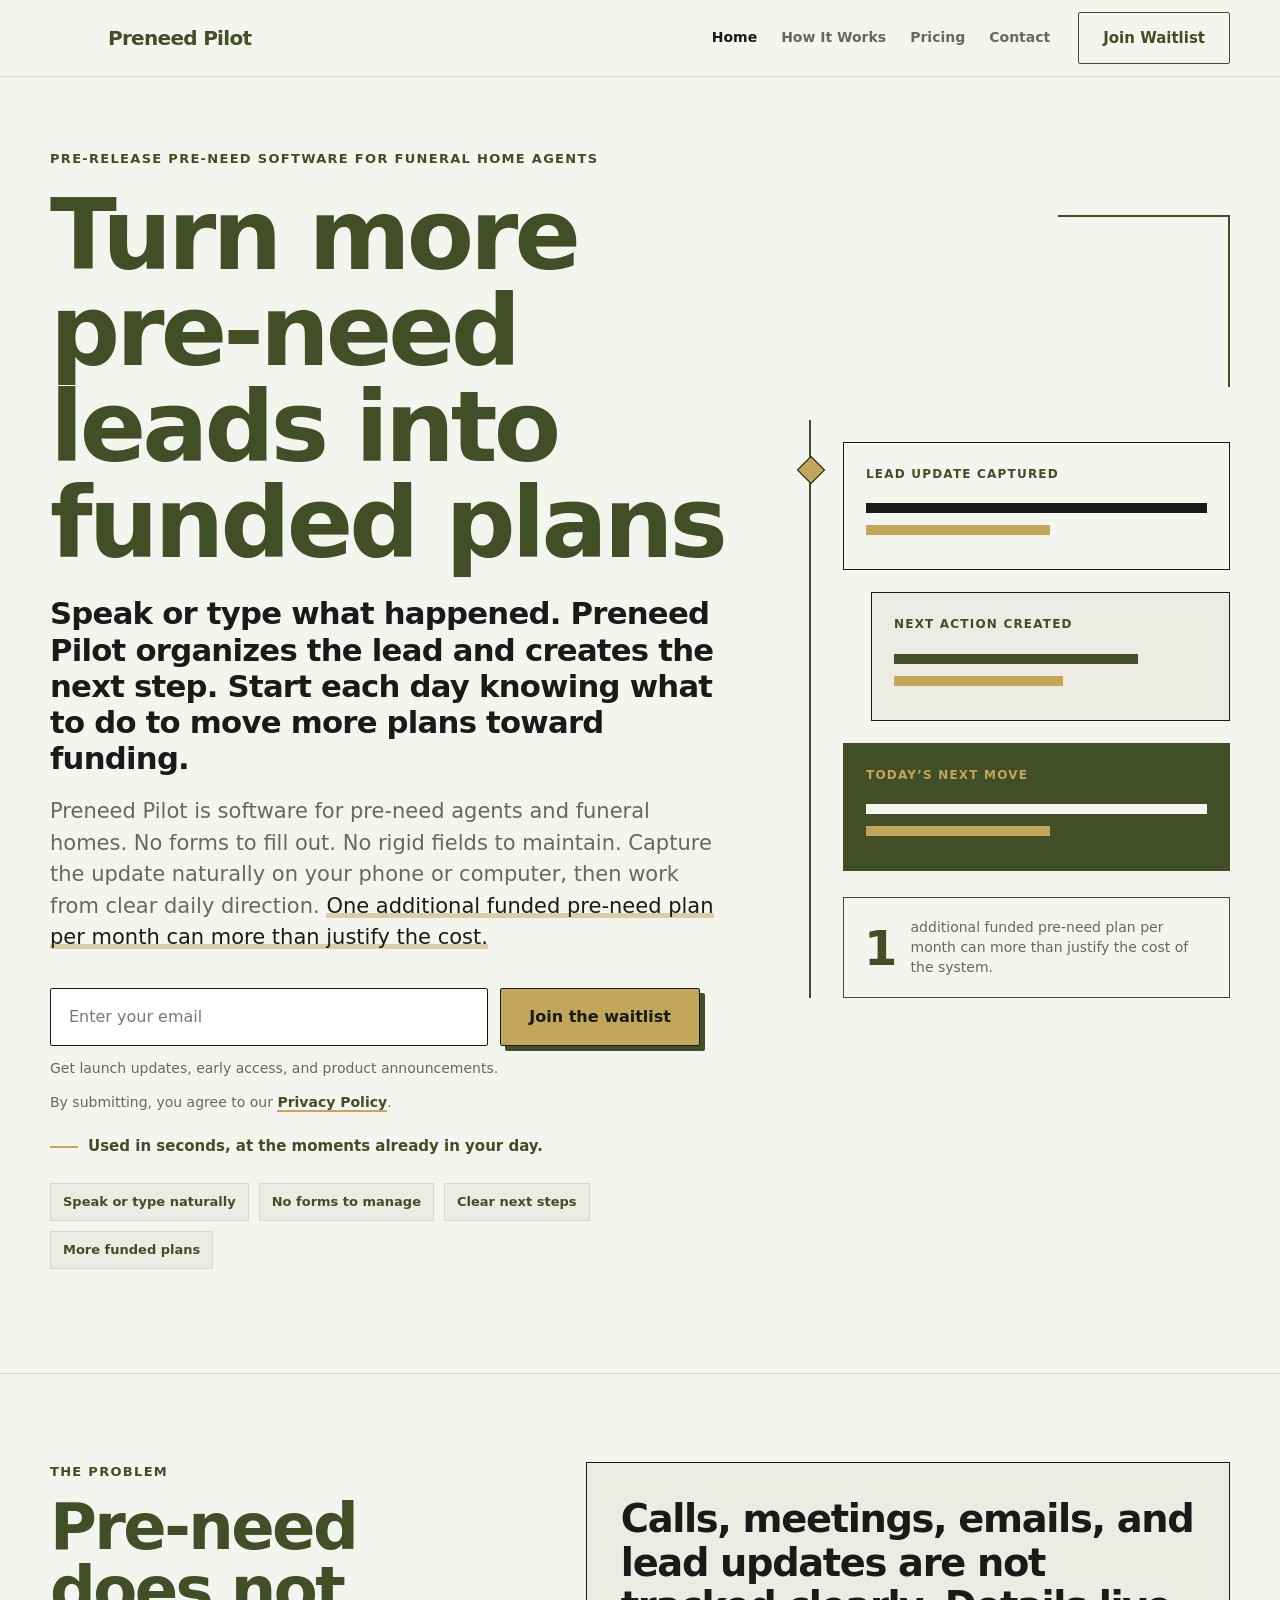
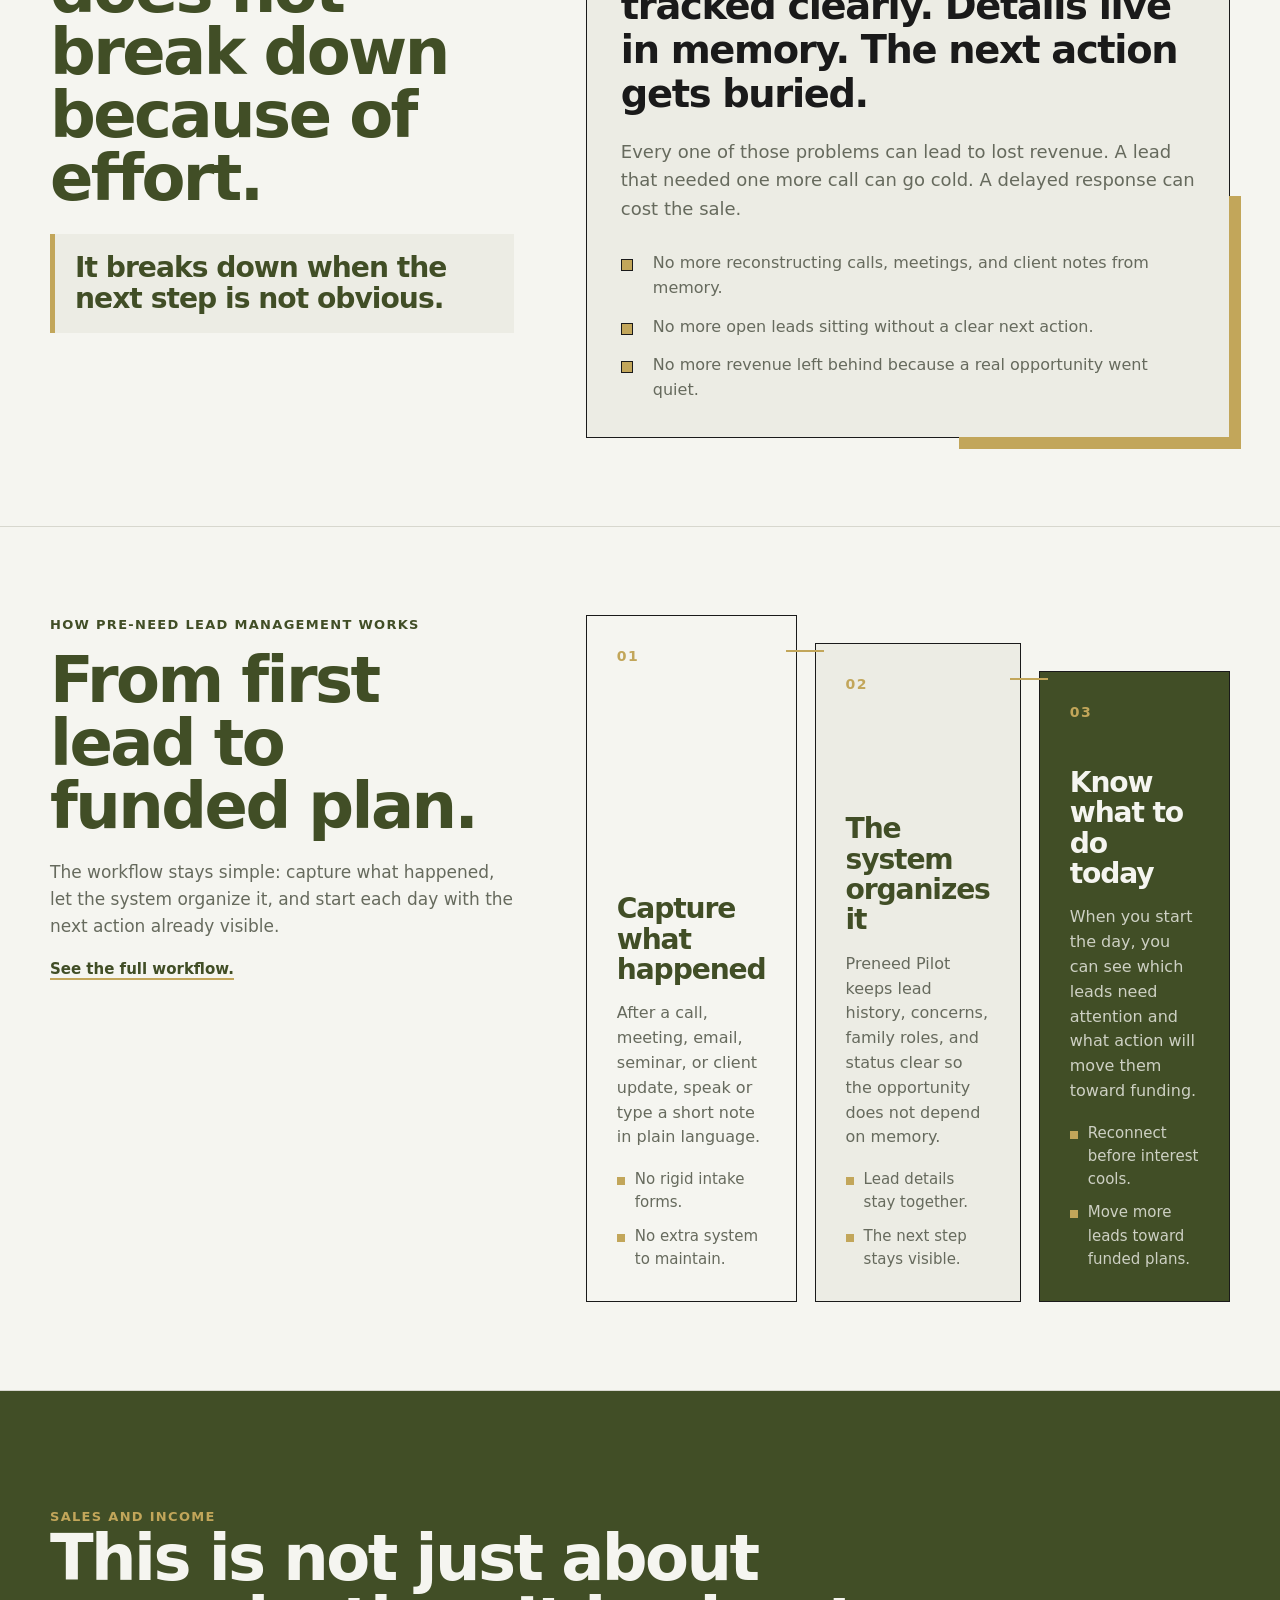
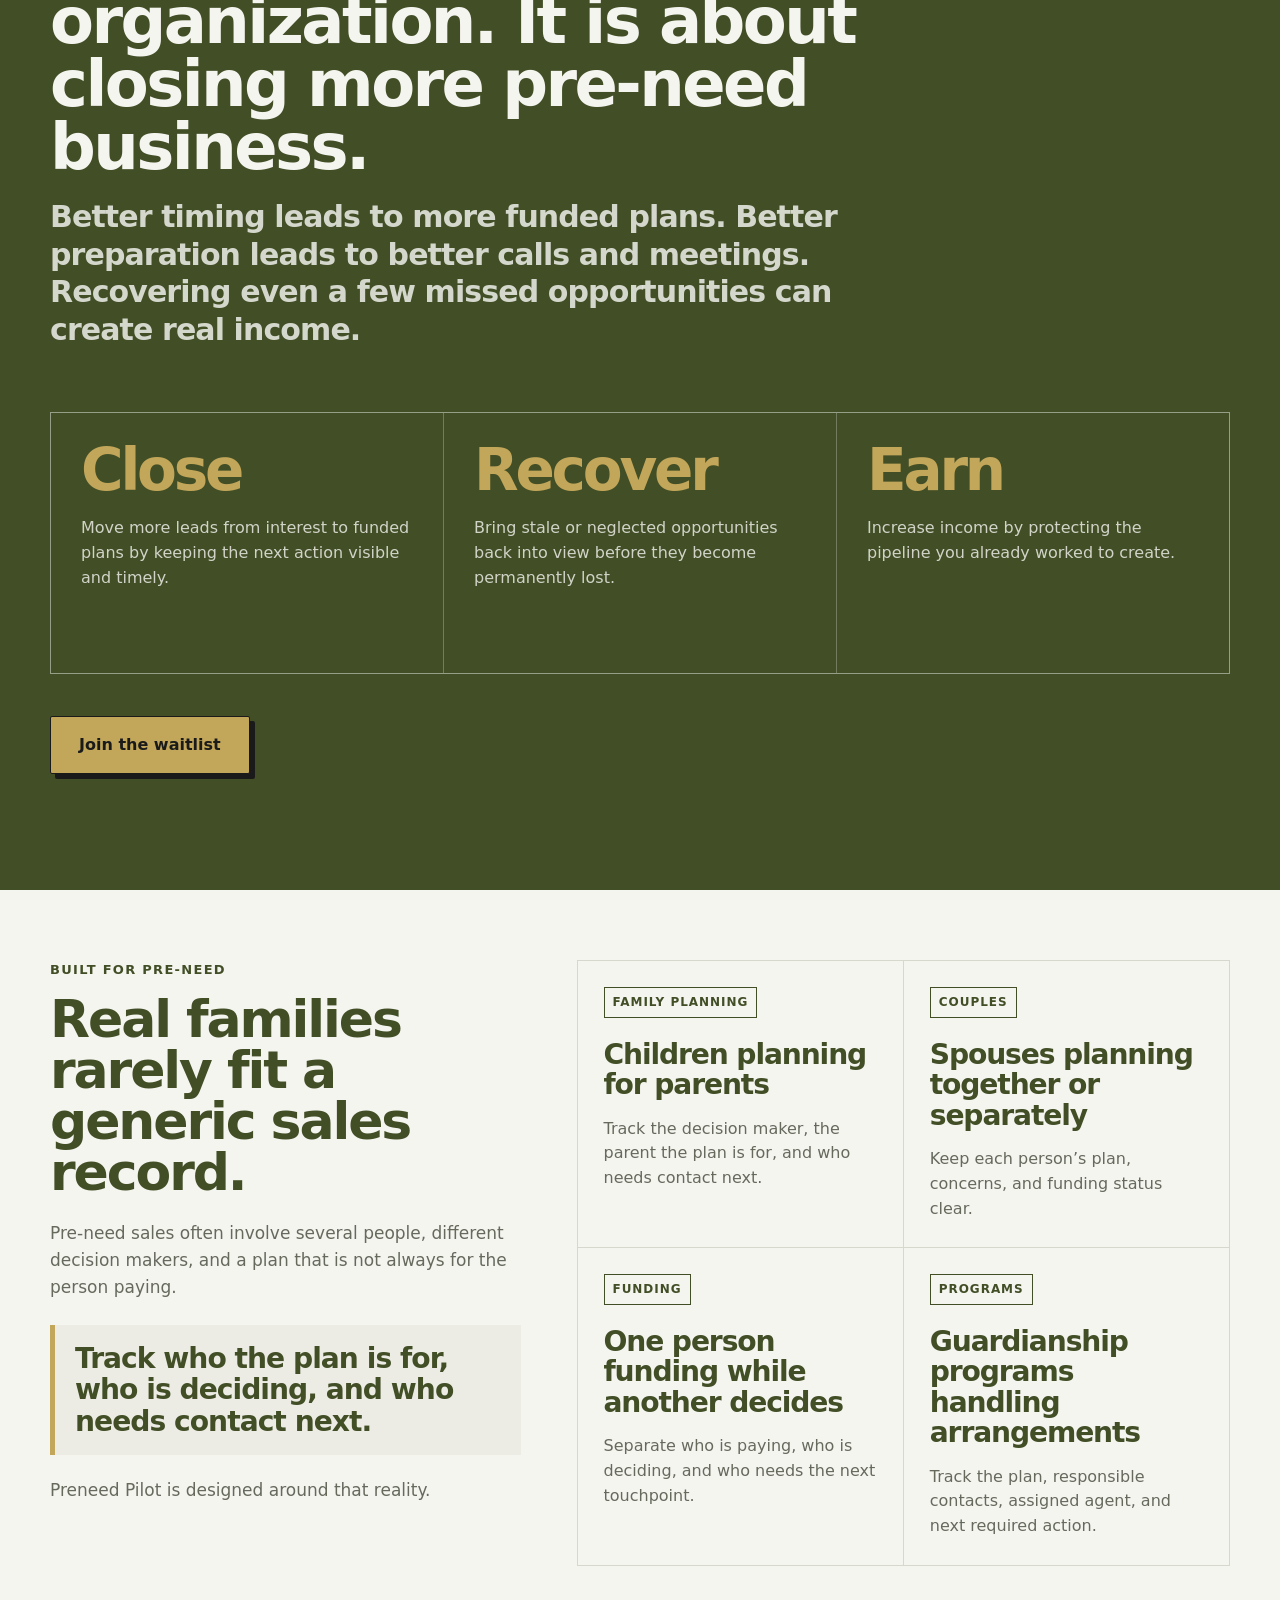
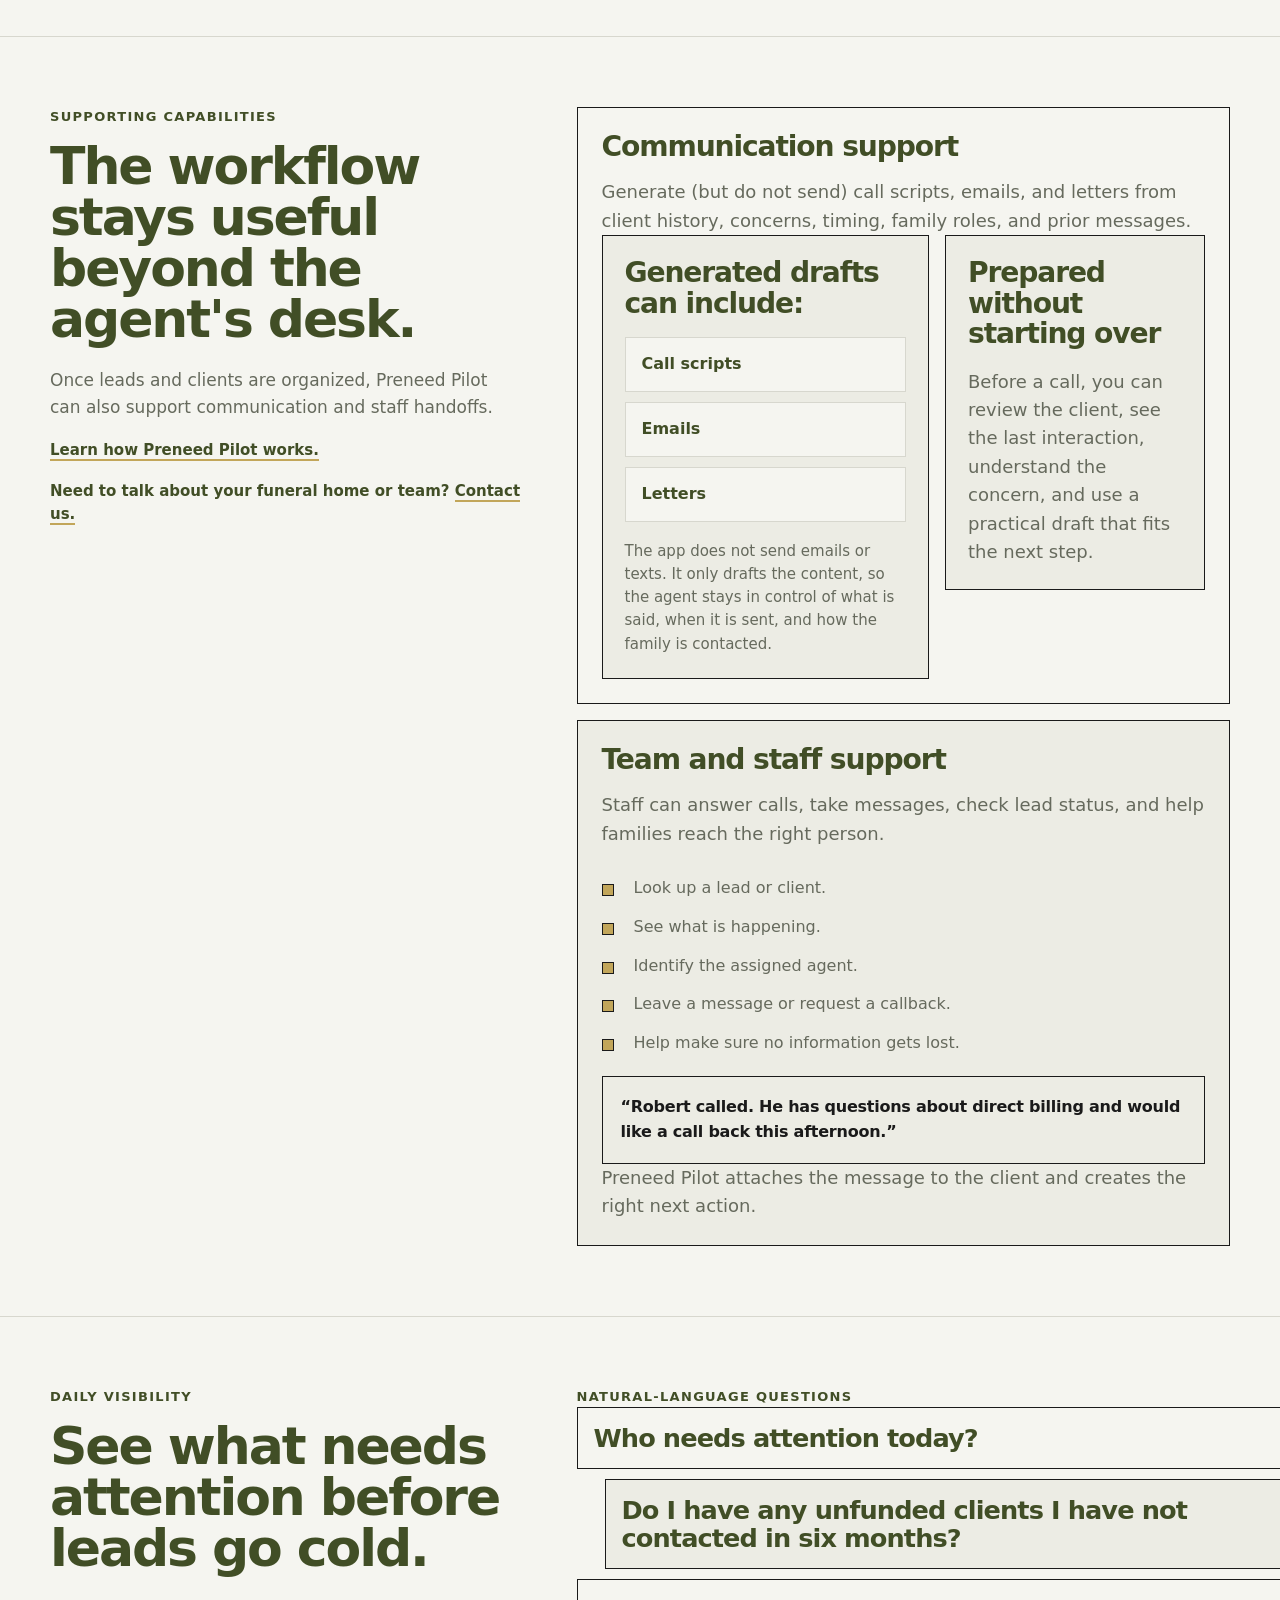
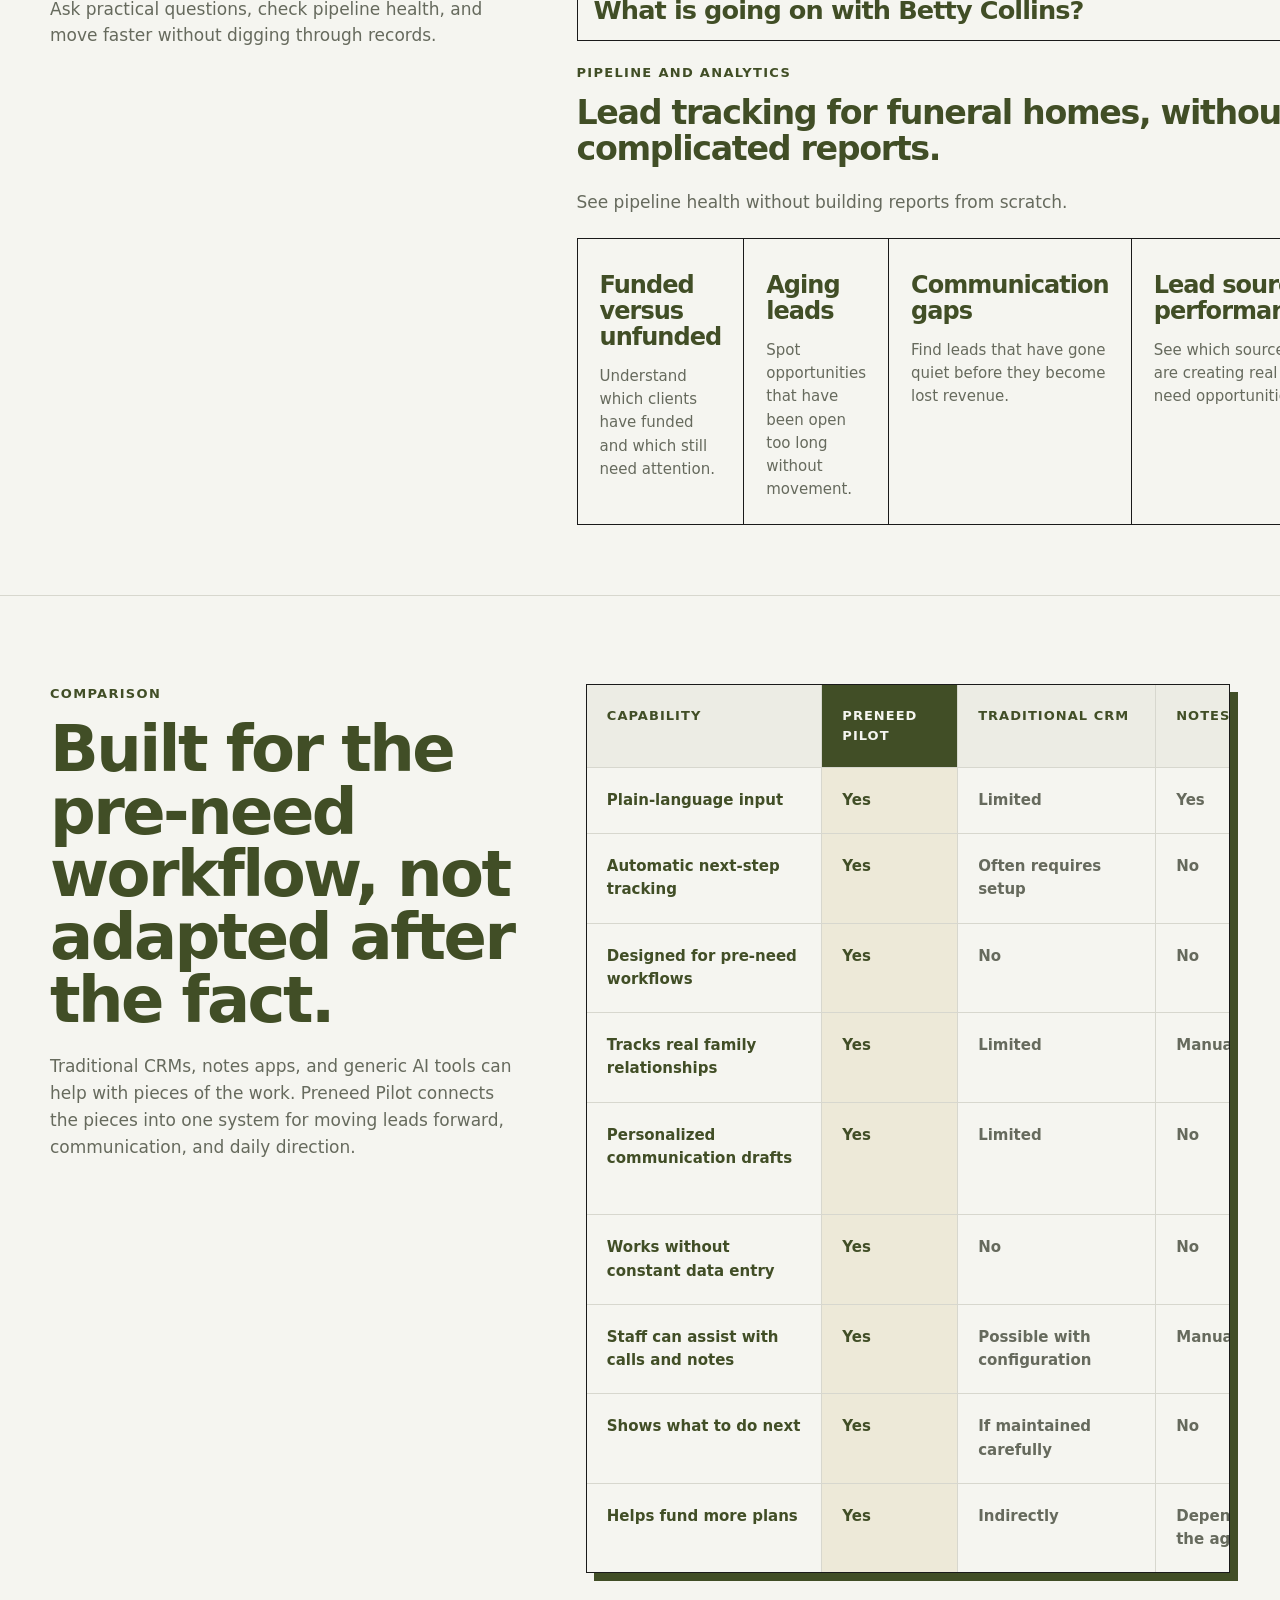
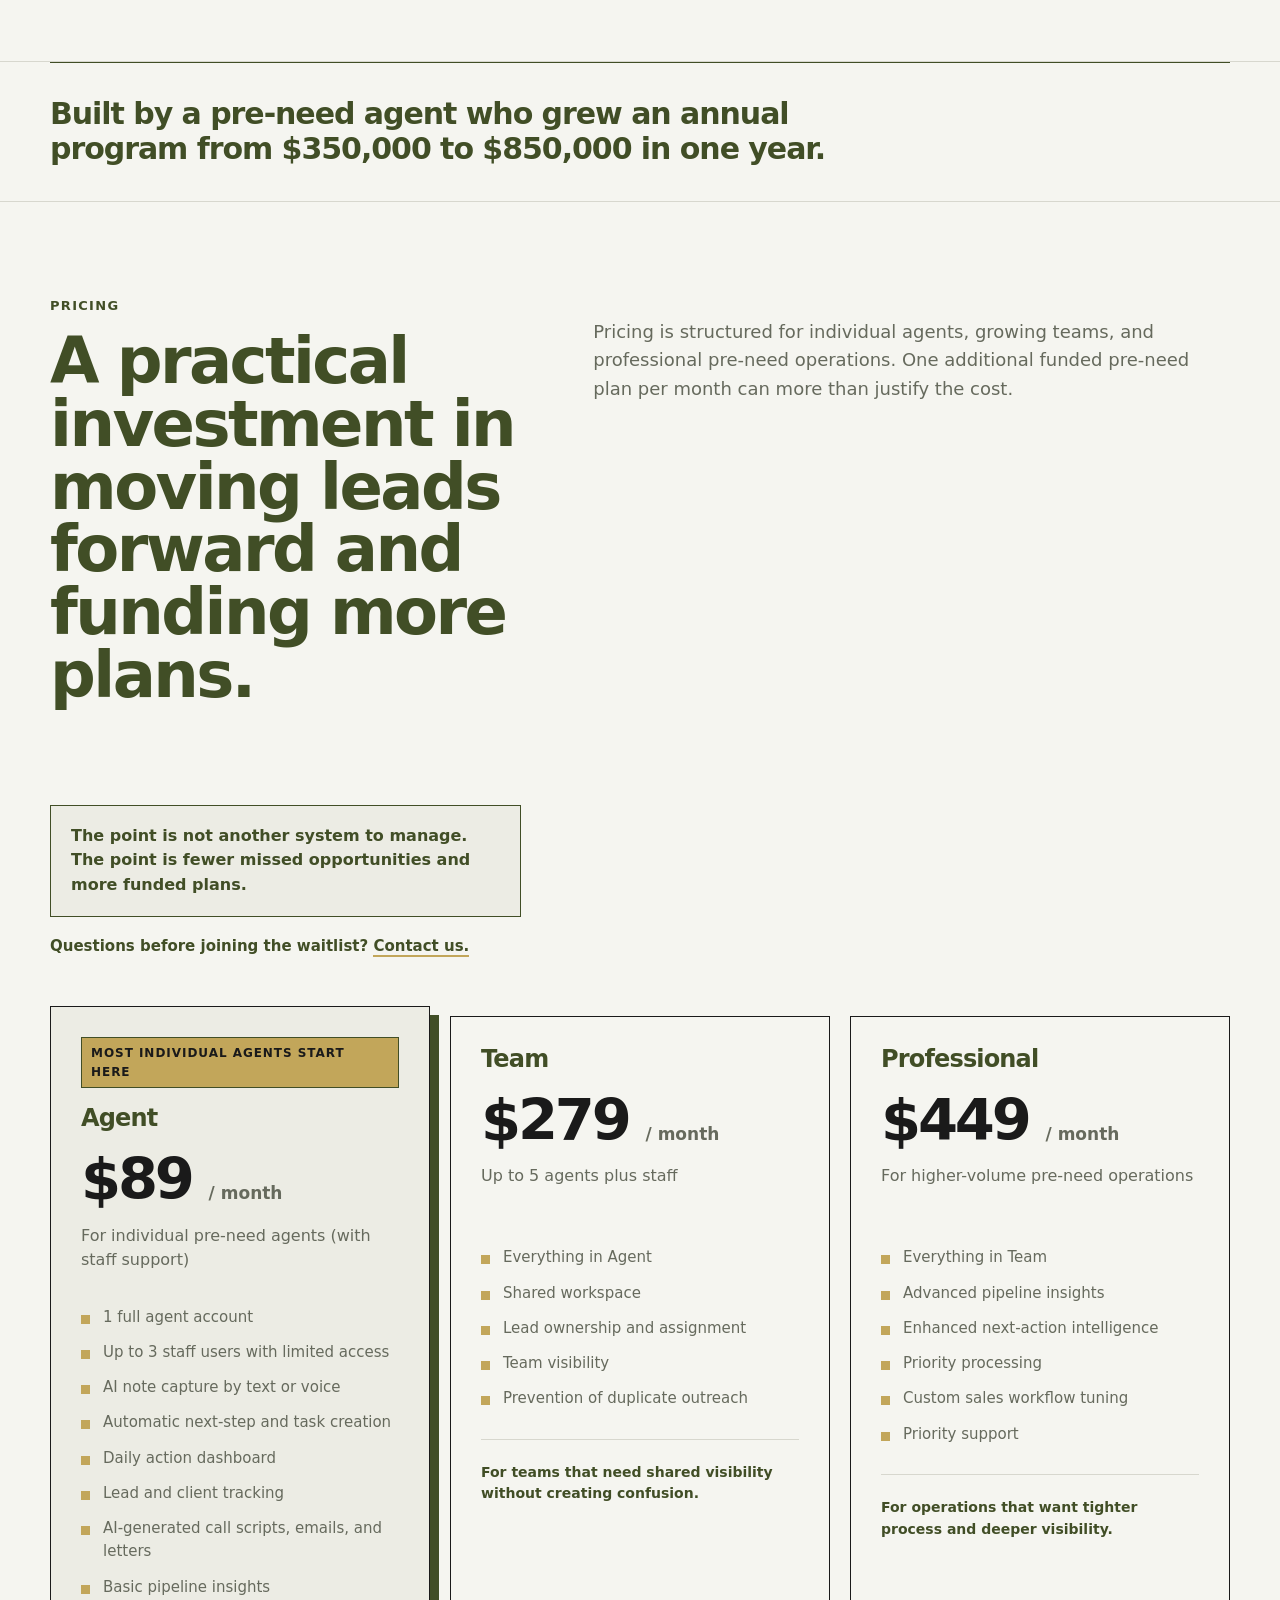
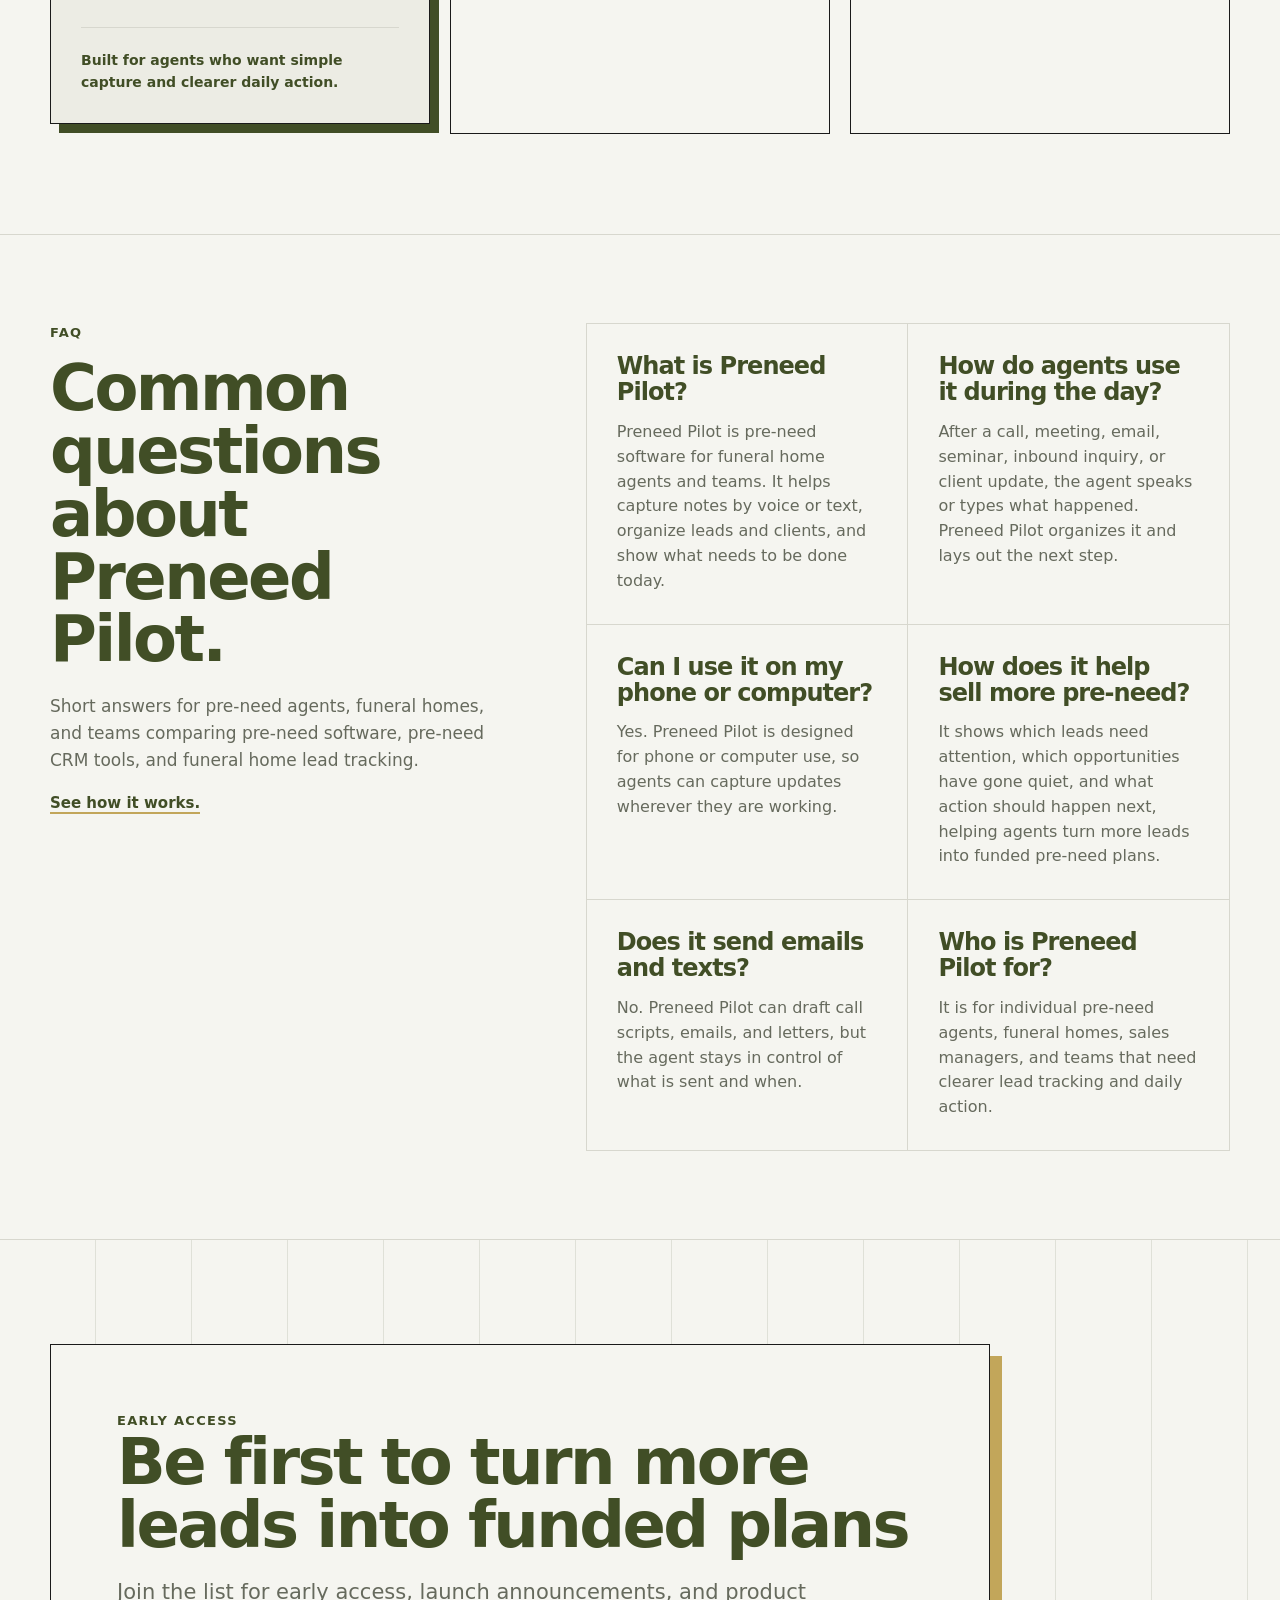
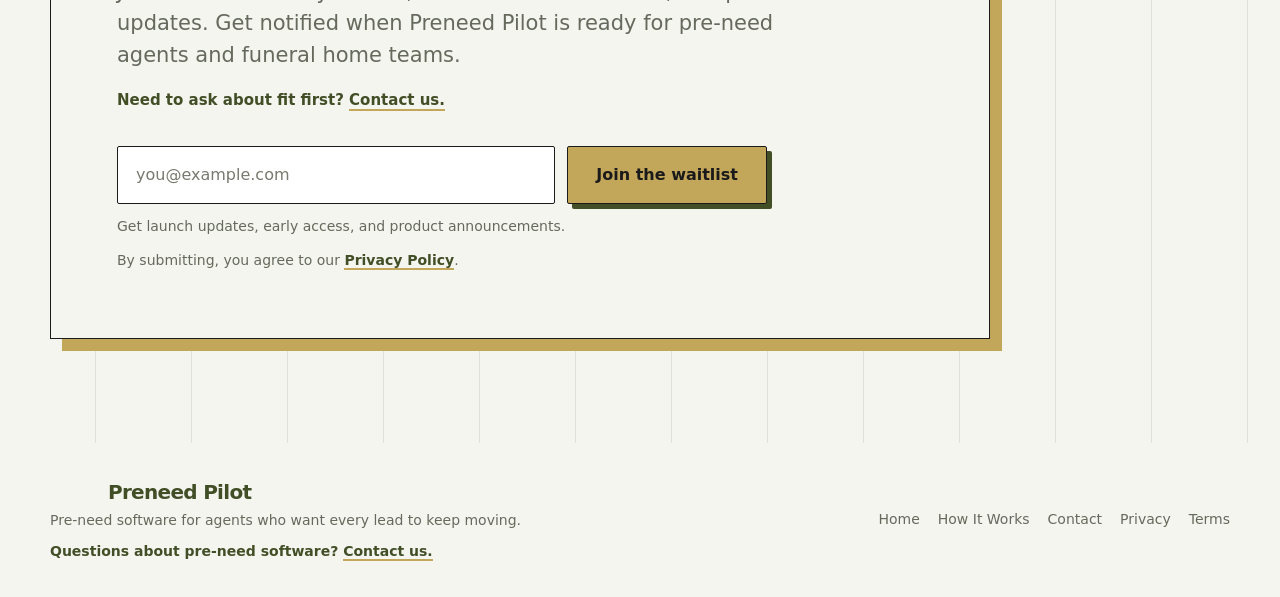
==== index.html @ cd3d04f4 "Initial site upload Initial upload of Preneed Pilot static website files." ====
<!doctype html>
<html lang="en">
<head>
  <meta charset="utf-8">
  <meta name="viewport" content="width=device-width, initial-scale=1">
  <title>Preneed Pilot | Pre-Need Software for Funeral Home Agents</title>
  <meta name="description" content="Preneed Pilot helps pre-need agents capture notes by voice or text, organize leads and clients, see what needs to be done today, and turn more leads into funded plans.">
  <meta name="keywords" content="pre-need software, pre-need CRM, funeral home pre-need software, funeral home CRM, pre-need agent software, funeral sales software, funeral home lead tracking, funeral home follow-up software, AI software for pre-need agents">
  <meta name="robots" content="index, follow">
  <meta name="author" content="Preneed Pilot">
  <meta name="theme-color" content="#414E26">
  <link rel="canonical" href="https://preneedpilot.com/">
  <meta property="og:site_name" content="Preneed Pilot">
  <meta property="og:title" content="Preneed Pilot | Pre-Need Software for Funeral Home Agents">
  <meta property="og:description" content="Capture notes by voice or text, organize pre-need leads and clients, see what needs to be done today, and turn more leads into funded plans.">
  <meta property="og:type" content="website">
  <meta property="og:url" content="https://preneedpilot.com/">
  <meta property="og:image" content="https://preneedpilot.com/preneed_pilot_middle_logo.svg">
  <meta property="og:image:alt" content="Preneed Pilot logo">
  <meta name="twitter:card" content="summary_large_image">
  <meta name="twitter:title" content="Preneed Pilot | Pre-Need Software for Funeral Home Agents">
  <meta name="twitter:description" content="Pre-need software for funeral home agents who want clearer daily action, better lead tracking, and more funded plans.">
  <meta name="twitter:image" content="https://preneedpilot.com/preneed_pilot_middle_logo.svg">
  <meta name="twitter:image:alt" content="Preneed Pilot logo">
  <script type="application/ld+json">
    {
      "@context": "https://schema.org",
      "@graph": [
        {
          "@type": "Organization",
          "@id": "https://preneedpilot.com/#organization",
          "name": "Preneed Pilot",
          "url": "https://preneedpilot.com/",
          "logo": "https://preneedpilot.com/preneed_pilot_middle_logo.svg",
          "contactPoint": {
            "@type": "ContactPoint",
            "contactType": "customer support",
            "email": "hello@preneedpilot.com"
          }
        },
        {
          "@type": "WebSite",
          "@id": "https://preneedpilot.com/#website",
          "name": "Preneed Pilot",
          "url": "https://preneedpilot.com/",
          "publisher": {
            "@id": "https://preneedpilot.com/#organization"
          },
          "description": "Pre-need software for funeral home agents who want to organize leads, know what to do today, and move more clients to funded plans."
        },
        {
          "@type": "WebPage",
          "@id": "https://preneedpilot.com/#webpage",
          "url": "https://preneedpilot.com/",
          "name": "Preneed Pilot | Pre-Need Software for Funeral Home Agents",
          "isPartOf": {
            "@id": "https://preneedpilot.com/#website"
          },
          "about": {
            "@id": "https://preneedpilot.com/#software"
          },
          "description": "Preneed Pilot helps pre-need agents capture notes by voice or text, organize leads and clients, see what needs to be done today, and turn more leads into funded plans.",
          "inLanguage": "en-US"
        },
        {
          "@type": "SoftwareApplication",
          "@id": "https://preneedpilot.com/#software",
          "name": "Preneed Pilot",
          "applicationCategory": "BusinessApplication",
          "operatingSystem": "Web",
          "url": "https://preneedpilot.com/",
          "description": "Preneed Pilot is pre-need software for funeral home agents and teams. It helps agents capture notes by voice or text, organize leads and clients, see daily next actions, and turn more opportunities into funded plans.",
          "audience": {
            "@type": "Audience",
            "audienceType": "Pre-need funeral agents and funeral homes"
          },
          "featureList": [
            "Voice or text note capture",
            "Pre-need lead management",
            "Lead and client tracking",
            "Daily action dashboard",
            "Communication drafts for calls, emails, and letters",
            "Pipeline insights for funded and unfunded plans"
          ],
          "publisher": {
            "@id": "https://preneedpilot.com/#organization"
          }
        },
        {
          "@type": "FAQPage",
          "@id": "https://preneedpilot.com/#faq",
          "mainEntity": [
            {
              "@type": "Question",
              "name": "What is Preneed Pilot?",
              "acceptedAnswer": {
                "@type": "Answer",
                "text": "Preneed Pilot is pre-need software for funeral home agents and teams. It helps agents capture updates, organize leads and clients, and see what needs to be done today."
              }
            },
            {
              "@type": "Question",
              "name": "How do pre-need agents use Preneed Pilot during the day?",
              "acceptedAnswer": {
                "@type": "Answer",
                "text": "Agents use Preneed Pilot after calls, meetings, emails, seminars, inbound inquiries, or client updates. They speak or type what happened, and the software organizes the lead and next step."
              }
            },
            {
              "@type": "Question",
              "name": "Can I use Preneed Pilot on my phone or computer?",
              "acceptedAnswer": {
                "@type": "Answer",
                "text": "Yes. Preneed Pilot is designed to be used on a phone or computer so agents can capture updates wherever they are working."
              }
            },
            {
              "@type": "Question",
              "name": "How does Preneed Pilot help agents sell more pre-need?",
              "acceptedAnswer": {
                "@type": "Answer",
                "text": "Preneed Pilot helps agents see the next action, reconnect with leads that have gone quiet, and turn more opportunities from interest into funded plans."
              }
            },
            {
              "@type": "Question",
              "name": "Does Preneed Pilot send emails and texts?",
              "acceptedAnswer": {
                "@type": "Answer",
                "text": "No. Preneed Pilot can draft call scripts, emails, and letters, but the agent stays in control of what is sent and when."
              }
            },
            {
              "@type": "Question",
              "name": "Who is Preneed Pilot for?",
              "acceptedAnswer": {
                "@type": "Answer",
                "text": "Preneed Pilot is for individual pre-need agents, funeral homes, sales managers, and teams that need clearer lead tracking and daily action."
              }
            }
          ]
        }
      ]
    }
  </script>
  <link rel="stylesheet" href="styles.css">
  <!-- Google tag (gtag.js) -->
  <script async src="https://www.googletagmanager.com/gtag/js?id=G-DPM84W2JZD"></script>
  <script>
    window.dataLayer = window.dataLayer || [];
    function gtag(){dataLayer.push(arguments);}
    gtag('js', new Date());

    gtag('config', 'G-DPM84W2JZD');
  </script>
</head>

<body>
  <a class="skip-link" href="#main">Skip to content</a>

  <header class="site-header" aria-label="Site header">
    <div class="header-inner">
      <a class="brand" href="index.html" aria-label="Preneed Pilot home">
        <img class="brand-symbol" src="preneed_pilot_symbol.svg" alt="" aria-hidden="true">
        <span class="brand-word">Preneed Pilot</span>
      </a>

      <div class="nav-wrap">
        <nav class="nav" aria-label="Primary navigation">
          <a href="index.html" aria-current="page">Home</a>
          <a href="how-it-works.html">How It Works</a>
          <a href="index.html#pricing">Pricing</a>
          <a href="contact.html">Contact</a>
        </nav>
        <a class="button secondary" href="index.html#waitlist">Join Waitlist</a>
      </div>
    </div>
  </header>

  <main id="main">
    <section class="section hero" id="top" aria-labelledby="hero-title">
      <div class="section-inner hero-grid">
        <div>
          <p class="eyebrow">Pre-release pre-need software for funeral home agents</p>
          <h1 id="hero-title">Turn more pre-need leads into funded plans</h1>
          <p class="subheadline">Speak or type what happened. Preneed Pilot organizes the lead and creates the next step. Start each day knowing what to do to move more plans toward funding.</p>
          <p class="lead">
            Preneed Pilot is software for pre-need agents and funeral homes. No forms to fill out. No rigid fields to maintain. Capture the update naturally on your phone or computer, then work from clear daily direction. <span class="gold-mark">One additional funded pre-need plan per month can more than justify the cost.</span>
          </p>

          <!-- Mailchimp should redirect successful waitlist signups to thank-you.html via Mailchimp form settings. -->
          <form class="waitlist-form" id="hero-form" method="post" action="https://billingsfuneralhome.us4.list-manage.com/subscribe/post?u=f7e70fe4dcc7a7ce1a554d2b9&amp;id=a087592759&amp;f_id=004f5fe3f0" target="_blank">
            <label class="visually-hidden" for="hero-email">Email address</label>
            <div class="form-row">
              <input class="email-field" id="hero-email" name="EMAIL" type="email" placeholder="Enter your email" autocomplete="email" aria-describedby="hero-email-note hero-privacy-note" required>
              <button class="button large" type="submit">Join the waitlist</button>
            </div>
            <div style="position: absolute; left: -5000px;" aria-hidden="true">
              <input type="text" name="b_f7e70fe4dcc7a7ce1a554d2b9_a087592759" tabindex="-1" value="">
            </div>
            <p class="form-note" id="hero-email-note">Get launch updates, early access, and product announcements.</p>
            <p class="form-note" id="hero-privacy-note">By submitting, you agree to our <a href="privacy.html">Privacy Policy</a>.</p>
          </form>

          <div class="proof-line">Used in seconds, at the moments already in your day.</div>

          <ul class="hero-points" aria-label="Preneed Pilot benefits">
            <li>Speak or type naturally</li>
            <li>No forms to manage</li>
            <li>Clear next steps</li>
            <li>More funded plans</li>
          </ul>
        </div>

        <div class="lead-board" aria-label="Abstract lead workflow">
          <div class="abstract-card">
            <div class="card-label">Lead update captured</div>
            <div class="line"></div>
            <div class="line gold"></div>
          </div>

          <div class="abstract-card offset">
            <div class="card-label">Next action created</div>
            <div class="line green"></div>
            <div class="line gold"></div>
          </div>

          <div class="abstract-card dark">
            <div class="card-label">Today&rsquo;s next move</div>
            <div class="line"></div>
            <div class="line gold"></div>
          </div>

          <div class="small-stat">
            <strong>1</strong>
            <span>additional funded pre-need plan per month can more than justify the cost of the system.</span>
          </div>
        </div>
      </div>
    </section>

    <section class="section" id="problem" aria-labelledby="problem-title">
      <div class="section-inner split">
        <div>
          <p class="section-kicker">The problem</p>
          <h2 class="section-title" id="problem-title">Pre-need does not break down because of effort.</h2>
          <div class="standout-line">It breaks down when the next step is not obvious.</div>
        </div>

        <div class="problem-panel">
          <p class="large-copy">
            Calls, meetings, emails, and lead updates are not tracked clearly. Details live in memory. The next action gets buried.
          </p>
          <p class="section-copy">
            Every one of those problems can lead to lost revenue. A lead that needed one more call can go cold. A delayed response can cost the sale.
          </p>
          <ul class="problem-list">
            <li>No more reconstructing calls, meetings, and client notes from memory.</li>
            <li>No more open leads sitting without a clear next action.</li>
            <li>No more revenue left behind because a real opportunity went quiet.</li>
          </ul>
        </div>
      </div>
    </section>

    <section class="section" id="how-it-works" aria-labelledby="how-title">
      <div class="section-inner split">
        <div>
          <p class="section-kicker">How pre-need lead management works</p>
          <h2 class="section-title" id="how-title">From first lead to funded plan.</h2>
          <p class="section-copy tight">
            The workflow stays simple: capture what happened, let the system organize it, and start each day with the next action already visible.
          </p>
          <p class="contact-prompt"><a href="how-it-works.html">See the full workflow.</a></p>
        </div>

        <div class="steps">
          <article class="step">
            <div class="step-number">01</div>
            <div>
              <h3>Capture what happened</h3>
              <p>After a call, meeting, email, seminar, or client update, speak or type a short note in plain language.</p>
              <ul class="workflow-list">
                <li>No rigid intake forms.</li>
                <li>No extra system to maintain.</li>
              </ul>
            </div>
          </article>

          <article class="step">
            <div class="step-number">02</div>
            <div>
              <h3>The system organizes it</h3>
              <p>Preneed Pilot keeps lead history, concerns, family roles, and status clear so the opportunity does not depend on memory.</p>
              <ul class="workflow-list">
                <li>Lead details stay together.</li>
                <li>The next step stays visible.</li>
              </ul>
            </div>
          </article>

          <article class="step">
            <div class="step-number">03</div>
            <div>
              <h3>Know what to do today</h3>
              <p>When you start the day, you can see which leads need attention and what action will move them toward funding.</p>
              <ul class="workflow-list">
                <li>Reconnect before interest cools.</li>
                <li>Move more leads toward funded plans.</li>
              </ul>
            </div>
          </article>
        </div>
      </div>
    </section>

    <section class="value-band" id="sales-value" aria-labelledby="sales-title">
      <div class="section-inner">
        <p class="section-kicker">Sales and income</p>
        <h2 id="sales-title">This is not just about organization. It is about closing more pre-need business.</h2>
        <p class="lead">
          Better timing leads to more funded plans. Better preparation leads to better calls and meetings. Recovering even a few missed opportunities can create real income.
        </p>

        <div class="value-grid" aria-label="Sales value points">
          <article class="value-item">
            <strong>Close</strong>
            <p>Move more leads from interest to funded plans by keeping the next action visible and timely.</p>
          </article>

          <article class="value-item">
            <strong>Recover</strong>
            <p>Bring stale or neglected opportunities back into view before they become permanently lost.</p>
          </article>

          <article class="value-item">
            <strong>Earn</strong>
            <p>Increase income by protecting the pipeline you already worked to create.</p>
          </article>
        </div>

        <div class="section-cta">
          <a class="button large" href="#waitlist">Join the waitlist</a>
        </div>
      </div>
    </section>

    <section class="section compact" id="built-for-preneed" aria-labelledby="built-title">
      <div class="section-inner split">
        <div>
          <p class="section-kicker">Built for pre-need</p>
          <h2 class="section-title" id="built-title">Real families rarely fit a generic sales record.</h2>
          <p class="section-copy tight">
            Pre-need sales often involve several people, different decision makers, and a plan that is not always for the person paying.
          </p>
          <div class="standout-line">
            Track who the plan is for, who is deciding, and who needs contact next.
          </div>
          <p class="section-copy tight">
            Preneed Pilot is designed around that reality.
          </p>
        </div>

        <div class="feature-grid">
          <article class="feature-card">
            <span class="feature-tag">Family planning</span>
            <h3>Children planning for parents</h3>
            <p>Track the decision maker, the parent the plan is for, and who needs contact next.</p>
          </article>

          <article class="feature-card">
            <span class="feature-tag">Couples</span>
            <h3>Spouses planning together or separately</h3>
            <p>Keep each person&rsquo;s plan, concerns, and funding status clear.</p>
          </article>

          <article class="feature-card">
            <span class="feature-tag">Funding</span>
            <h3>One person funding while another decides</h3>
            <p>Separate who is paying, who is deciding, and who needs the next touchpoint.</p>
          </article>

          <article class="feature-card">
            <span class="feature-tag">Programs</span>
            <h3>Guardianship programs handling arrangements</h3>
            <p>Track the plan, responsible contacts, assigned agent, and next required action.</p>
          </article>
        </div>
      </div>
    </section>

    <section class="section compact" id="support-capabilities" aria-labelledby="support-title">
      <div class="section-inner split">
        <div>
          <p class="section-kicker">Supporting capabilities</p>
          <h2 class="section-title" id="support-title">The workflow stays useful beyond the agent's desk.</h2>
          <p class="section-copy tight">
            Once leads and clients are organized, Preneed Pilot can also support communication and staff handoffs.
          </p>
          <p class="contact-prompt"><a href="how-it-works.html">Learn how Preneed Pilot works.</a></p>
          <p class="contact-prompt">Need to talk about your funeral home or team? <a href="contact.html">Contact us.</a></p>
        </div>

        <div class="support-stack">
          <div class="support-block" id="communication">
            <h3>Communication support</h3>
            <p class="section-copy">
              Generate (but do not send) call scripts, emails, and letters from client history, concerns, timing, family roles, and prior messages.
            </p>

            <div class="communication-panel">
              <div class="draft-box">
                <h3>Generated drafts can include:</h3>
                <ul class="draft-types">
                  <li>Call scripts</li>
                  <li>Emails</li>
                  <li>Letters</li>
                </ul>
                <p class="control-note">
                  The app does not send emails or texts. It only drafts the content, so the agent stays in control of what is said, when it is sent, and how the family is contacted.
                </p>
              </div>

              <div class="draft-box">
                <h3>Prepared without starting over</h3>
                <p class="section-copy">
                  Before a call, you can review the client, see the last interaction, understand the concern, and use a practical draft that fits the next step.
                </p>
              </div>
            </div>
          </div>

          <div class="support-block muted" id="team-support">
            <h3>Team and staff support</h3>
            <p class="section-copy">
              Staff can answer calls, take messages, check lead status, and help families reach the right person.
            </p>

            <ul class="check-list">
              <li>Look up a lead or client.</li>
              <li>See what is happening.</li>
              <li>Identify the assigned agent.</li>
              <li>Leave a message or request a callback.</li>
              <li>Help make sure no information gets lost.</li>
            </ul>

            <div class="staff-example">
              &ldquo;Robert called. He has questions about direct billing and would like a call back this afternoon.&rdquo;
            </div>

            <p class="section-copy">
              Preneed Pilot attaches the message to the client and creates the right next action.
            </p>
          </div>
        </div>
      </div>
    </section>

    <section class="section compact" id="daily-intelligence" aria-labelledby="daily-intelligence-title">
      <div class="section-inner split">
        <div>
          <p class="section-kicker">Daily visibility</p>
          <h2 class="section-title" id="daily-intelligence-title">See what needs attention before leads go cold.</h2>
          <p class="section-copy tight">
            Ask practical questions, check pipeline health, and move faster without digging through records.
          </p>
        </div>

        <div class="insight-stack">
          <div id="questions">
            <p class="section-kicker">Natural-language questions</p>
            <ul class="query-list">
              <li>Who needs attention today?</li>
              <li>Do I have any unfunded clients I have not contacted in six months?</li>
              <li>What is going on with Betty Collins?</li>
            </ul>
          </div>

          <div id="pipeline">
            <p class="section-kicker">Pipeline and analytics</p>
            <h3>Lead tracking for funeral homes, without complicated reports.</h3>
            <p class="section-copy tight">
              See pipeline health without building reports from scratch.
            </p>

            <div class="analytics-grid">
              <article class="analytics-card">
                <h3>Funded versus unfunded</h3>
                <p>Understand which clients have funded and which still need attention.</p>
              </article>

              <article class="analytics-card">
                <h3>Aging leads</h3>
                <p>Spot opportunities that have been open too long without movement.</p>
              </article>

              <article class="analytics-card">
                <h3>Communication gaps</h3>
                <p>Find leads that have gone quiet before they become lost revenue.</p>
              </article>

              <article class="analytics-card">
                <h3>Lead source performance</h3>
                <p>See which sources are creating real pre-need opportunities.</p>
              </article>
            </div>
          </div>
        </div>
      </div>
    </section>

    <section class="section" id="comparison" aria-labelledby="comparison-title">
      <div class="section-inner split">
        <div>
          <p class="section-kicker">Comparison</p>
          <h2 class="section-title" id="comparison-title">Built for the pre-need workflow, not adapted after the fact.</h2>
          <p class="section-copy tight">
            Traditional CRMs, notes apps, and generic AI tools can help with pieces of the work. Preneed Pilot connects the pieces into one system for moving leads forward, communication, and daily direction.
          </p>
        </div>

        <div class="comparison-wrap">
          <table class="comparison">
            <thead>
              <tr>
                <th scope="col">Capability</th>
                <th scope="col">Preneed Pilot</th>
                <th scope="col">Traditional CRM</th>
                <th scope="col">Notes App</th>
                <th scope="col">Generic AI Tools</th>
              </tr>
            </thead>
            <tbody>
              <tr>
                <td>Plain-language input</td>
                <td class="yes">Yes</td>
                <td class="limited">Limited</td>
                <td class="yes">Yes</td>
                <td class="yes">Yes</td>
              </tr>
              <tr>
                <td>Automatic next-step tracking</td>
                <td class="yes">Yes</td>
                <td class="limited">Often requires setup</td>
                <td class="no">No</td>
                <td class="no">No</td>
              </tr>
              <tr>
                <td>Designed for pre-need workflows</td>
                <td class="yes">Yes</td>
                <td class="no">No</td>
                <td class="no">No</td>
                <td class="no">No</td>
              </tr>
              <tr>
                <td>Tracks real family relationships</td>
                <td class="yes">Yes</td>
                <td class="limited">Limited</td>
                <td class="limited">Manual</td>
                <td class="limited">Only inside a prompt</td>
              </tr>
              <tr>
                <td>Personalized communication drafts</td>
                <td class="yes">Yes</td>
                <td class="limited">Limited</td>
                <td class="no">No</td>
                <td class="limited">Not tied to current client history</td>
              </tr>
              <tr>
                <td>Works without constant data entry</td>
                <td class="yes">Yes</td>
                <td class="no">No</td>
                <td class="no">No</td>
                <td class="limited">Limited</td>
              </tr>
              <tr>
                <td>Staff can assist with calls and notes</td>
                <td class="yes">Yes</td>
                <td class="limited">Possible with configuration</td>
                <td class="limited">Manual</td>
                <td class="no">No</td>
              </tr>
              <tr>
                <td>Shows what to do next</td>
                <td class="yes">Yes</td>
                <td class="limited">If maintained carefully</td>
                <td class="no">No</td>
                <td class="no">No</td>
              </tr>
              <tr>
                <td>Helps fund more plans</td>
                <td class="yes">Yes</td>
                <td class="limited">Indirectly</td>
                <td class="limited">Depends on the agent</td>
                <td class="limited">Indirectly</td>
              </tr>
            </tbody>
          </table>
        </div>
      </div>
    </section>

    <section class="proof-band" aria-label="Preneed Pilot credibility">
      <div class="section-inner">
        <p>Built by a pre-need agent who grew an annual program from $350,000 to $850,000 in one year.</p>
      </div>
    </section>

    <section class="section" id="pricing" aria-labelledby="pricing-title">
      <div class="section-inner">
        <div class="pricing-intro">
          <div>
            <p class="section-kicker">Pricing</p>
            <h2 class="section-title" id="pricing-title">A practical investment in moving leads forward and funding more plans.</h2>
          </div>
          <p class="section-copy">
            Pricing is structured for individual agents, growing teams, and professional pre-need operations. One additional funded pre-need plan per month can more than justify the cost.
          </p>
          <div>
            <p class="pricing-roi">The point is not another system to manage. The point is fewer missed opportunities and more funded plans.</p>
            <p class="contact-prompt">Questions before joining the waitlist? <a href="contact.html">Contact us.</a></p>
          </div>
        </div>

        <div class="pricing-grid">
          <article class="price-card featured">
            <div>
              <span class="plan-badge">Most individual agents start here</span>
              <h3 class="plan-name">Agent</h3>
              <div class="plan-price">$89 <span>/ month</span></div>
              <p class="plan-description">For individual pre-need agents (with staff support)</p>
              <ul class="plan-list">
                <li>1 full agent account</li>
                <li>Up to 3 staff users with limited access</li>
                <li>AI note capture by text or voice</li>
                <li>Automatic next-step and task creation</li>
                <li>Daily action dashboard</li>
                <li>Lead and client tracking</li>
                <li>AI-generated call scripts, emails, and letters</li>
                <li>Basic pipeline insights</li>
              </ul>
            </div>
            <p class="investment-note">Built for agents who want simple capture and clearer daily action.</p>
          </article>

          <article class="price-card">
            <div>
              <h3 class="plan-name">Team</h3>
              <div class="plan-price">$279 <span>/ month</span></div>
              <p class="plan-description">Up to 5 agents plus staff</p>
              <ul class="plan-list">
                <li>Everything in Agent</li>
                <li>Shared workspace</li>
                <li>Lead ownership and assignment</li>
                <li>Team visibility</li>
                <li>Prevention of duplicate outreach</li>
              </ul>
            </div>
            <p class="investment-note">For teams that need shared visibility without creating confusion.</p>
          </article>

          <article class="price-card">
            <div>
              <h3 class="plan-name">Professional</h3>
              <div class="plan-price">$449 <span>/ month</span></div>
              <p class="plan-description">For higher-volume pre-need operations</p>
              <ul class="plan-list">
                <li>Everything in Team</li>
                <li>Advanced pipeline insights</li>
                <li>Enhanced next-action intelligence</li>
                <li>Priority processing</li>
                <li>Custom sales workflow tuning</li>
                <li>Priority support</li>
              </ul>
            </div>
            <p class="investment-note">For operations that want tighter process and deeper visibility.</p>
          </article>
        </div>
      </div>
    </section>

    <section class="section" id="faq" aria-labelledby="faq-title">
      <div class="section-inner split">
        <div>
          <p class="section-kicker">FAQ</p>
          <h2 class="section-title" id="faq-title">Common questions about Preneed Pilot.</h2>
          <p class="section-copy tight">
            Short answers for pre-need agents, funeral homes, and teams comparing pre-need software, pre-need CRM tools, and funeral home lead tracking.
          </p>
          <p class="contact-prompt"><a href="how-it-works.html">See how it works.</a></p>
        </div>

        <div class="faq-grid">
          <article class="faq-item">
            <h3>What is Preneed Pilot?</h3>
            <p>Preneed Pilot is pre-need software for funeral home agents and teams. It helps capture notes by voice or text, organize leads and clients, and show what needs to be done today.</p>
          </article>

          <article class="faq-item">
            <h3>How do agents use it during the day?</h3>
            <p>After a call, meeting, email, seminar, inbound inquiry, or client update, the agent speaks or types what happened. Preneed Pilot organizes it and lays out the next step.</p>
          </article>

          <article class="faq-item">
            <h3>Can I use it on my phone or computer?</h3>
            <p>Yes. Preneed Pilot is designed for phone or computer use, so agents can capture updates wherever they are working.</p>
          </article>

          <article class="faq-item">
            <h3>How does it help sell more pre-need?</h3>
            <p>It shows which leads need attention, which opportunities have gone quiet, and what action should happen next, helping agents turn more leads into funded pre-need plans.</p>
          </article>

          <article class="faq-item">
            <h3>Does it send emails and texts?</h3>
            <p>No. Preneed Pilot can draft call scripts, emails, and letters, but the agent stays in control of what is sent and when.</p>
          </article>

          <article class="faq-item">
            <h3>Who is Preneed Pilot for?</h3>
            <p>It is for individual pre-need agents, funeral homes, sales managers, and teams that need clearer lead tracking and daily action.</p>
          </article>
        </div>
      </div>
    </section>

    <section class="final-cta" id="waitlist" aria-labelledby="waitlist-title">
      <div class="section-inner">
        <div class="cta-box">
          <p class="section-kicker">Early access</p>
          <h2 id="waitlist-title">Be first to turn more leads into funded plans</h2>
          <p class="lead">
            Join the list for early access, launch announcements, and product updates. Get notified when Preneed Pilot is ready for pre-need agents and funeral home teams.
          </p>
          <p class="contact-prompt">Need to ask about fit first? <a href="contact.html">Contact us.</a></p>

          <!-- Mailchimp should redirect successful waitlist signups to thank-you.html via Mailchimp form settings. -->
          <form class="waitlist-form" id="waitlist-form" method="post" action="https://billingsfuneralhome.us4.list-manage.com/subscribe/post?u=f7e70fe4dcc7a7ce1a554d2b9&amp;id=a087592759&amp;f_id=004f5fe3f0" target="_blank">
            <label class="visually-hidden" for="waitlist-email">Email address</label>
            <div class="form-row">
              <input class="email-field" id="waitlist-email" name="EMAIL" type="email" placeholder="you@example.com" autocomplete="email" aria-describedby="waitlist-email-note waitlist-privacy-note" required>
              <button class="button large" type="submit">Join the waitlist</button>
            </div>
            <div style="position: absolute; left: -5000px;" aria-hidden="true">
              <input type="text" name="b_f7e70fe4dcc7a7ce1a554d2b9_a087592759" tabindex="-1" value="">
            </div>
            <p class="form-note" id="waitlist-email-note">Get launch updates, early access, and product announcements.</p>
            <p class="form-note" id="waitlist-privacy-note">By submitting, you agree to our <a href="privacy.html">Privacy Policy</a>.</p>
          </form>
        </div>
      </div>
    </section>
  </main>

  <footer class="footer" aria-label="Site footer">
    <div class="footer-inner">
      <div>
        <a class="brand" href="index.html" aria-label="Preneed Pilot home">
          <img class="brand-symbol" src="preneed_pilot_symbol.svg" alt="" aria-hidden="true">
          <span class="brand-word">Preneed Pilot</span>
        </a>
        <p class="footer-tagline">Pre-need software for agents who want every lead to keep moving.</p>
        <p class="footer-contact">Questions about pre-need software? <a href="contact.html">Contact us.</a></p>
      </div>

      <nav class="footer-links" aria-label="Footer navigation">
        <a href="index.html" aria-current="page">Home</a>
        <a href="how-it-works.html">How It Works</a>
        <a href="contact.html">Contact</a>
        <a href="privacy.html">Privacy</a>
        <a href="terms.html">Terms</a>
      </nav>
    </div>
  </footer>
  <script>
    document.querySelectorAll(".waitlist-form").forEach((form) => {
      form.addEventListener("submit", () => {
        if (typeof gtag === "function" && form.checkValidity()) {
          gtag("event", "waitlist_submit", {
            form_id: form.id
          });
        }
      });
    });

    document.querySelectorAll('a[href="#waitlist"], a[href="index.html#waitlist"]').forEach((link) => {
      link.addEventListener("click", () => {
        if (typeof gtag === "function") {
          gtag("event", "waitlist_cta_click", {
            link_text: link.textContent.trim()
          });
        }
      });
    });
  </script>
</body>
</html>
---- styles.css ----
/* Base / Reset */

    :root {
      --green: #414E26;
      --cream: #F5F5F0;
      --black: #1A1A1A;
      --gold: #C2A65A;
      --gray: #666A5D;
      --light-gray: #D7D7CE;
      --pale: #ECECE4;
      --white: #FFFFFF;
      --danger: #8F3127;
      --max: 1180px;
      --header-height: 76px;
    }

    * {
      box-sizing: border-box;
    }

    html {
      scroll-behavior: smooth;
    }

    body {
      margin: 0;
      background: var(--cream);
      color: var(--black);
      font-family: Inter, ui-sans-serif, system-ui, -apple-system, BlinkMacSystemFont, "Segoe UI", Arial, sans-serif;
      font-size: 16px;
      line-height: 1.55;
      text-rendering: optimizeLegibility;
      -webkit-font-smoothing: antialiased;
    }

    a {
      color: inherit;
      text-decoration: none;
    }

    button,
    input,
    textarea {
      font: inherit;
    }

    button {
      cursor: pointer;
    }

    svg,
    img {
      display: block;
      max-width: 100%;
    }

    ::selection {
      background: var(--gold);
      color: var(--black);
    }

    :focus-visible {
      outline: 3px solid var(--gold);
      outline-offset: 4px;
    }

    .skip-link {
      position: absolute;
      left: 16px;
      top: 12px;
      z-index: 100;
      transform: translateY(-140%);
      background: var(--black);
      color: var(--cream);
      padding: 10px 14px;
      border: 1px solid var(--gold);
    }

    .skip-link:focus {
      transform: translateY(0);
    }

    .site-header {
      position: sticky;
      top: 0;
      z-index: 40;
      min-height: var(--header-height);
      border-bottom: 1px solid var(--light-gray);
      background: rgba(245, 245, 240, 0.94);
      backdrop-filter: blur(10px);
    }

    .header-inner {
      width: min(calc(100% - 32px), var(--max));
      min-height: var(--header-height);
      margin: 0 auto;
      display: flex;
      align-items: center;
      justify-content: space-between;
      gap: 28px;
    }

    .brand {
      display: inline-flex;
      align-items: center;
      gap: 10px;
      flex: 0 0 auto;
      color: var(--green);
      line-height: 1;
      background: transparent;
    }

    .brand-symbol {
      display: block;
      width: 48px;
      height: auto;
      flex: 0 0 auto;
    }

    /* Typography */

    .brand-word {
      color: var(--green);
      font-size: 20px;
      font-weight: 720;
      letter-spacing: -0.035em;
      line-height: 1;
      white-space: nowrap;
    }

    /* Header */

    .nav-wrap {
      display: flex;
      align-items: center;
      gap: 28px;
    }

    .nav {
      display: flex;
      align-items: center;
      gap: 24px;
      color: var(--gray);
      font-size: 14px;
      font-weight: 680;
    }

    .nav a {
      transition: color 160ms ease;
    }

    .nav a:hover,
    .nav a[aria-current="page"] {
      color: var(--black);
    }

    /* Buttons */

    .button {
      display: inline-flex;
      align-items: center;
      justify-content: center;
      min-height: 52px;
      padding: 15px 24px;
      border: 1px solid var(--black);
      border-radius: 2px;
      background: var(--gold);
      color: var(--black);
      font-size: 15px;
      font-weight: 800;
      line-height: 1;
      letter-spacing: 0;
      box-shadow: 5px 5px 0 var(--green);
      transition: transform 160ms ease, box-shadow 160ms ease, background 160ms ease;
    }

    .button:hover {
      transform: translate(2px, 2px);
      box-shadow: 3px 3px 0 var(--green);
    }

    .button.large {
      min-height: 58px;
      padding-inline: 28px;
      font-size: 16px;
    }

    .button.secondary {
      background: transparent;
      color: var(--green);
      border-color: var(--green);
      box-shadow: none;
    }

    .button.secondary:hover {
      background: var(--green);
      color: var(--cream);
      transform: none;
    }

    /* Layout */

    .section {
      border-bottom: 1px solid var(--light-gray);
    }

    .section-inner {
      width: min(calc(100% - 32px), var(--max));
      margin: 0 auto;
    }

    /* Hero */

    .hero {
      position: relative;
      overflow: hidden;
      padding: 72px 0 104px;
    }

    .hero::after {
      content: "";
      position: absolute;
      right: max(16px, calc((100vw - var(--max)) / 2));
      top: 138px;
      width: 170px;
      height: 170px;
      border-top: 2px solid var(--green);
      border-right: 2px solid var(--green);
      pointer-events: none;
    }

    .hero-grid {
      display: grid;
      grid-template-columns: minmax(0, 1.1fr) minmax(320px, 0.68fr);
      gap: 78px;
      align-items: center;
    }

    .eyebrow {
      margin: 0 0 18px;
      color: var(--green);
      font-size: 13px;
      font-weight: 850;
      letter-spacing: 0.1em;
      text-transform: uppercase;
    }

    h1,
    h2,
    h3 {
      margin: 0;
      color: var(--green);
      letter-spacing: -0.04em;
      line-height: 0.98;
    }

    h1 {
      max-width: 900px;
      font-size: clamp(52px, 7.8vw, 98px);
      font-weight: 850;
    }

    h2 {
      max-width: 880px;
      font-size: clamp(36px, 5vw, 64px);
      font-weight: 840;
    }

    h3 {
      font-size: clamp(22px, 2.2vw, 30px);
      font-weight: 800;
      line-height: 1.08;
    }

    p {
      margin: 0;
    }

    .subheadline {
      max-width: 760px;
      margin-top: 24px;
      color: var(--black);
      font-size: clamp(22px, 2.4vw, 32px);
      font-weight: 760;
      letter-spacing: -0.025em;
      line-height: 1.18;
    }

    .lead {
      max-width: 720px;
      margin-top: 20px;
      color: var(--gray);
      font-size: clamp(17px, 1.8vw, 21px);
      line-height: 1.5;
    }

    .gold-mark {
      color: var(--black);
      box-shadow: inset 0 -0.24em 0 rgba(194, 166, 90, 0.5);
    }

    /* Forms */

    .waitlist-form {
      max-width: 650px;
      margin-top: 34px;
    }

    .form-row {
      display: grid;
      grid-template-columns: minmax(0, 1fr) auto;
      gap: 12px;
    }

    .email-field {
      width: 100%;
      min-height: 56px;
      padding: 0 18px;
      border: 1px solid var(--black);
      border-radius: 2px;
      background: var(--white);
      color: var(--black);
      outline: none;
      font-size: 16px;
    }

    .email-field::placeholder {
      color: #79796F;
    }

    .email-field:focus {
      border-color: var(--green);
      box-shadow: 0 0 0 3px rgba(194, 166, 90, 0.28);
    }

    .form-note,
    .form-message {
      margin-top: 12px;
      color: var(--gray);
      font-size: 14px;
    }

    .form-message {
      min-height: 22px;
      font-weight: 740;
    }

    .form-message.success {
      color: var(--green);
    }

    .form-message.error {
      color: var(--danger);
    }

    .form-note a {
      color: var(--green);
      font-weight: 780;
      border-bottom: 2px solid var(--gold);
    }

    .contact-prompt {
      margin-top: 18px;
      color: var(--green);
      font-size: 15px;
      font-weight: 820;
    }

    .contact-prompt a {
      border-bottom: 2px solid var(--gold);
    }

    .hero-points {
      display: flex;
      flex-wrap: wrap;
      gap: 10px;
      margin: 24px 0 0;
      padding: 0;
      list-style: none;
    }

    .hero-points li {
      border: 1px solid var(--light-gray);
      background: var(--pale);
      padding: 8px 12px;
      color: var(--green);
      font-size: 13px;
      font-weight: 760;
    }

    .proof-line {
      display: inline-flex;
      align-items: center;
      gap: 10px;
      margin-top: 22px;
      color: var(--green);
      font-size: 15px;
      font-weight: 820;
    }

    .proof-line::before {
      content: "";
      width: 28px;
      height: 2px;
      background: var(--gold);
    }

    .lead-board {
      position: relative;
      border-left: 2px solid var(--green);
      padding-left: 32px;
      min-height: 520px;
    }

    .lead-board::before {
      content: "";
      position: absolute;
      left: -10px;
      top: 40px;
      width: 18px;
      height: 18px;
      background: var(--gold);
      border: 1px solid var(--black);
      transform: rotate(45deg);
    }

    .abstract-card {
      border: 1px solid var(--black);
      background: var(--cream);
      padding: 22px;
      margin-top: 22px;
    }

    .abstract-card.offset {
      margin-left: 28px;
      background: var(--pale);
    }

    .abstract-card.dark {
      background: var(--green);
      color: var(--cream);
      border-color: var(--green);
    }

    .card-label {
      margin-bottom: 20px;
      color: var(--green);
      font-size: 12px;
      font-weight: 850;
      letter-spacing: 0.1em;
      text-transform: uppercase;
    }

    .dark .card-label {
      color: var(--gold);
    }

    .line {
      height: 10px;
      margin-bottom: 12px;
      background: var(--black);
    }

    .line.green {
      width: 78%;
      background: var(--green);
    }

    .line.gold {
      width: 54%;
      background: var(--gold);
    }

    .dark .line {
      background: var(--cream);
    }

    .dark .line.gold {
      background: var(--gold);
    }

    .small-stat {
      display: grid;
      grid-template-columns: auto 1fr;
      gap: 16px;
      align-items: center;
      margin-top: 26px;
      padding: 20px;
      border: 1px solid var(--green);
      background: var(--cream);
    }

    .small-stat strong {
      color: var(--green);
      font-size: 48px;
      line-height: 1;
      letter-spacing: -0.06em;
    }

    .small-stat span {
      color: var(--gray);
      font-size: 14px;
      line-height: 1.4;
    }

    /* Sections */

    .split {
      display: grid;
      grid-template-columns: minmax(280px, 0.72fr) minmax(0, 1fr);
      gap: 72px;
      padding: 88px 0;
      align-items: start;
    }

    .section.compact .split {
      gap: 56px;
      padding: 70px 0;
    }

    .section.compact h2 {
      font-size: clamp(32px, 4.2vw, 52px);
    }

    .section-kicker {
      color: var(--green);
      font-size: 13px;
      font-weight: 850;
      letter-spacing: 0.1em;
      text-transform: uppercase;
    }

    .section-title {
      margin-top: 14px;
    }

    .section-copy {
      margin-top: 22px;
      color: var(--gray);
      font-size: 18px;
      line-height: 1.58;
    }

    .section-copy.tight {
      max-width: 620px;
      font-size: 17px;
    }

    .standout-line {
      margin-top: 24px;
      padding: 18px 20px;
      border-left: 5px solid var(--gold);
      background: var(--pale);
      color: var(--green);
      font-size: clamp(20px, 2.2vw, 30px);
      font-weight: 820;
      letter-spacing: -0.035em;
      line-height: 1.12;
    }

    .large-copy {
      color: var(--black);
      font-size: clamp(24px, 3vw, 40px);
      font-weight: 760;
      letter-spacing: -0.035em;
      line-height: 1.14;
    }

    .problem-panel {
      position: relative;
      padding: 34px;
      border: 1px solid var(--black);
      background: var(--pale);
    }

    .problem-panel::after {
      content: "";
      position: absolute;
      right: -12px;
      bottom: -12px;
      width: 42%;
      height: 42%;
      border-right: 12px solid var(--gold);
      border-bottom: 12px solid var(--gold);
      pointer-events: none;
    }

    .problem-list,
    .check-list {
      display: grid;
      gap: 14px;
      margin: 28px 0 0;
      padding: 0;
      list-style: none;
    }

    .problem-list li,
    .check-list li {
      display: grid;
      grid-template-columns: 18px 1fr;
      gap: 14px;
      color: var(--gray);
    }

    .problem-list li::before,
    .check-list li::before {
      content: "";
      width: 10px;
      height: 10px;
      margin-top: 8px;
      background: var(--gold);
      border: 1px solid var(--black);
    }

    .steps {
      position: relative;
      display: grid;
      grid-template-columns: repeat(3, 1fr);
      gap: 18px;
      background: transparent;
      border: 0;
    }

    .step {
      position: relative;
      min-height: 380px;
      padding: 30px;
      border: 1px solid var(--black);
      background: var(--cream);
      display: flex;
      flex-direction: column;
      justify-content: space-between;
    }

    .step:nth-child(2) {
      margin-top: 28px;
      background: var(--pale);
    }

    .step:nth-child(3) {
      margin-top: 56px;
      background: var(--green);
      color: var(--cream);
    }

    .step:nth-child(3) h3 {
      color: var(--cream);
    }

    .step:nth-child(3) p {
      color: rgba(245, 245, 240, 0.78);
    }

    .step::after {
      content: "";
      position: absolute;
      top: 34px;
      right: -28px;
      width: 38px;
      height: 2px;
      background: var(--gold);
      z-index: 2;
    }

    .step:last-child::after {
      display: none;
    }

    .step-number {
      color: var(--gold);
      font-size: 14px;
      font-weight: 900;
      letter-spacing: 0.1em;
    }

    .step h3 {
      margin: 44px 0 16px;
    }

    .step p {
      color: var(--gray);
    }

    .note-example {
      margin-top: 22px;
      padding: 18px;
      border-left: 4px solid var(--gold);
      background: var(--pale);
      color: var(--black);
      font-size: 15px;
      line-height: 1.5;
    }

    .workflow-list {
      display: grid;
      gap: 10px;
      margin: 18px 0 0;
      padding: 0;
      list-style: none;
      color: var(--gray);
      font-size: 15px;
    }

    .workflow-list li {
      position: relative;
      padding-left: 18px;
    }

    .workflow-list li::before {
      content: "";
      position: absolute;
      left: 0;
      top: 9px;
      width: 8px;
      height: 8px;
      background: var(--gold);
    }

    .step:nth-child(3) .workflow-list {
      color: rgba(245, 245, 240, 0.78);
    }

    .day-flow {
      display: grid;
      grid-template-columns: minmax(280px, 0.78fr) minmax(0, 1fr);
      gap: 42px;
      align-items: stretch;
      padding: 48px 0 0;
    }

    .split > .day-flow {
      grid-column: 1 / -1;
    }

    .day-panel {
      border: 1px solid var(--black);
      background: var(--pale);
      padding: 32px;
    }

    .day-panel h3 {
      margin-bottom: 18px;
    }

    .day-panel p {
      color: var(--gray);
    }

    .moment-list {
      display: grid;
      grid-template-columns: repeat(4, 1fr);
      gap: 1px;
      margin: 0;
      padding: 0;
      list-style: none;
      background: var(--black);
      border: 1px solid var(--black);
    }

    .moment-list li {
      min-height: 150px;
      padding: 22px;
      background: var(--cream);
      color: var(--green);
      font-size: 18px;
      font-weight: 800;
      letter-spacing: -0.025em;
      line-height: 1.15;
    }

    .moment-list span {
      display: block;
      margin-bottom: 26px;
      color: var(--gold);
      font-size: 13px;
      font-weight: 900;
      letter-spacing: 0.08em;
    }

    .value-band {
      padding: 116px 0;
      background: var(--green);
      color: var(--cream);
    }

    .value-band h2,
    .value-band h3 {
      color: var(--cream);
    }

    .value-band .eyebrow,
    .value-band .section-kicker {
      color: var(--gold);
    }

    .value-band .lead {
      max-width: 860px;
      color: rgba(245, 245, 240, 0.82);
      font-size: clamp(20px, 2.4vw, 30px);
      font-weight: 700;
      letter-spacing: -0.03em;
      line-height: 1.25;
    }

    .value-grid {
      display: grid;
      grid-template-columns: repeat(3, 1fr);
      gap: 1px;
      margin: 64px 0 0;
      padding: 0;
      list-style: none;
      background: rgba(245, 245, 240, 0.28);
      border: 1px solid rgba(245, 245, 240, 0.28);
    }

    .value-item {
      min-height: 260px;
      padding: 30px;
      background: var(--green);
    }

    .value-item strong {
      display: block;
      margin-bottom: 18px;
      color: var(--gold);
      font-size: clamp(34px, 4.8vw, 58px);
      font-weight: 850;
      line-height: 0.95;
      letter-spacing: -0.055em;
    }

    .value-item p {
      color: rgba(245, 245, 240, 0.8);
    }

    .section-cta {
      margin-top: 42px;
    }

    .section-cta .button {
      box-shadow: 5px 5px 0 var(--black);
    }

    .section-cta .button:hover {
      box-shadow: 3px 3px 0 var(--black);
    }

    .feature-grid {
      display: grid;
      grid-template-columns: repeat(2, 1fr);
      gap: 1px;
      background: var(--light-gray);
      border: 1px solid var(--light-gray);
    }

    .feature-card {
      min-height: 220px;
      padding: 26px;
      background: var(--cream);
    }

    .feature-card h3 {
      margin-bottom: 16px;
    }

    .feature-card p {
      color: var(--gray);
    }

    .feature-tag {
      display: inline-flex;
      margin-bottom: 22px;
      padding: 5px 8px;
      border: 1px solid var(--green);
      color: var(--green);
      font-size: 12px;
      font-weight: 850;
      letter-spacing: 0.08em;
      text-transform: uppercase;
    }

    .communication-panel {
      display: grid;
      grid-template-columns: minmax(0, 1fr) minmax(260px, 0.7fr);
      gap: 16px;
      align-items: start;
    }

    .support-stack {
      display: grid;
      gap: 16px;
    }

    .support-block {
      border: 1px solid var(--black);
      background: var(--cream);
      padding: 24px;
    }

    .support-block.muted {
      background: var(--pale);
    }

    .support-block h3 {
      margin-bottom: 16px;
    }

    .support-block .section-copy {
      margin-top: 0;
    }

    .draft-box {
      border: 1px solid var(--black);
      background: var(--pale);
      padding: 22px;
    }

    .draft-box h3 {
      margin-bottom: 18px;
    }

    .draft-types {
      display: grid;
      gap: 10px;
      margin: 0;
      padding: 0;
      list-style: none;
    }

    .draft-types li {
      border: 1px solid var(--light-gray);
      background: var(--cream);
      padding: 14px 16px;
      color: var(--green);
      font-weight: 780;
    }

    .control-note {
      margin-top: 18px;
      color: var(--gray);
      font-size: 15px;
    }

    .staff-example {
      margin-top: 20px;
      border: 1px solid var(--black);
      background: var(--pale);
      padding: 18px;
      color: var(--black);
      font-size: 16px;
      font-weight: 720;
      letter-spacing: -0.015em;
    }

    .query-list {
      display: grid;
      gap: 10px;
      margin: 0;
      padding: 0;
      list-style: none;
    }

    .query-list li {
      border: 1px solid var(--black);
      background: var(--cream);
      padding: 16px;
      color: var(--green);
      font-size: clamp(18px, 2vw, 26px);
      font-weight: 800;
      letter-spacing: -0.035em;
      line-height: 1.1;
    }

    .query-list li:nth-child(2) {
      margin-left: 28px;
      background: var(--pale);
    }

    .query-list li:nth-child(3) {
      margin-right: 42px;
    }

    .insight-stack {
      display: grid;
      gap: 22px;
    }

    .insight-stack h3 {
      margin-top: 12px;
      margin-bottom: 14px;
      font-size: clamp(24px, 2.6vw, 34px);
    }

    .insight-stack .analytics-grid {
      margin-top: 22px;
    }

    .analytics-grid {
      display: grid;
      grid-template-columns: repeat(4, 1fr);
      gap: 1px;
      background: var(--black);
      border: 1px solid var(--black);
    }

    .analytics-card {
      min-height: 170px;
      padding: 22px;
      background: var(--cream);
    }

    .analytics-card h3 {
      margin-bottom: 14px;
      font-size: 24px;
    }

    .analytics-card p {
      color: var(--gray);
      font-size: 15px;
    }

    .comparison-wrap {
      overflow-x: auto;
      border: 1px solid var(--black);
      background: var(--cream);
      box-shadow: 8px 8px 0 var(--green);
    }

    .comparison {
      width: 100%;
      min-width: 920px;
      border-collapse: collapse;
    }

    .comparison th,
    .comparison td {
      padding: 21px 20px;
      border-bottom: 1px solid var(--light-gray);
      border-right: 1px solid var(--light-gray);
      text-align: left;
      vertical-align: top;
    }

    .comparison th:last-child,
    .comparison td:last-child {
      border-right: 0;
    }

    .comparison tr:last-child td {
      border-bottom: 0;
    }

    .comparison th {
      background: var(--pale);
      color: var(--green);
      font-size: 13px;
      font-weight: 850;
      letter-spacing: 0.08em;
      text-transform: uppercase;
    }

    .comparison td {
      color: var(--gray);
      font-size: 15px;
    }

    .comparison td:first-child {
      color: var(--green);
      font-weight: 850;
    }

    .comparison th:nth-child(2),
    .comparison td:nth-child(2) {
      background: rgba(194, 166, 90, 0.16);
      color: var(--green);
      font-weight: 850;
    }

    .comparison th:nth-child(2) {
      background: var(--green);
      color: var(--cream);
    }

    .yes {
      color: var(--green);
      font-weight: 850;
    }

    .limited {
      color: var(--gray);
      font-weight: 740;
    }

    .no {
      color: var(--danger);
      font-weight: 740;
    }

    .pricing-intro {
      display: grid;
      grid-template-columns: minmax(280px, 0.74fr) minmax(0, 1fr);
      gap: 72px;
      padding-top: 94px;
      align-items: start;
    }

    .pricing-grid {
      display: grid;
      grid-template-columns: repeat(3, 1fr);
      gap: 20px;
      padding: 58px 0 100px;
    }

    .price-card {
      position: relative;
      display: flex;
      flex-direction: column;
      min-height: 620px;
      padding: 30px;
      border: 1px solid var(--black);
      background: var(--cream);
    }

    .price-card.featured {
      background: var(--pale);
      box-shadow: 9px 9px 0 var(--green);
      transform: translateY(-10px);
    }

    .plan-badge {
      display: inline-flex;
      width: fit-content;
      margin-bottom: 18px;
      padding: 6px 9px;
      border: 1px solid var(--green);
      background: var(--gold);
      color: var(--black);
      font-size: 12px;
      font-weight: 850;
      letter-spacing: 0.08em;
      text-transform: uppercase;
    }

    .plan-name {
      color: var(--green);
      font-size: 24px;
      font-weight: 850;
      letter-spacing: -0.035em;
      line-height: 1;
    }

    .plan-price {
      margin-top: 22px;
      color: var(--black);
      font-size: clamp(44px, 4.5vw, 58px);
      font-weight: 850;
      letter-spacing: -0.055em;
      line-height: 0.96;
    }

    .plan-price span {
      color: var(--gray);
      font-size: 17px;
      font-weight: 720;
      letter-spacing: 0;
    }

    .plan-description {
      margin-top: 16px;
      color: var(--gray);
      min-height: 54px;
    }

    .plan-list {
      display: grid;
      gap: 12px;
      margin: 28px 0 0;
      padding: 0;
      list-style: none;
      color: var(--gray);
      font-size: 15px;
    }

    .plan-list li {
      position: relative;
      padding-left: 22px;
    }

    .plan-list li::before {
      content: "";
      position: absolute;
      left: 0;
      top: 9px;
      width: 9px;
      height: 9px;
      background: var(--gold);
    }

    .investment-note {
      align-self: end;
      margin-top: 28px;
      padding-top: 22px;
      border-top: 1px solid var(--light-gray);
      color: var(--green);
      font-size: 14px;
      font-weight: 780;
    }

    .pricing-roi {
      margin-top: 26px;
      padding: 18px 20px;
      border: 1px solid var(--green);
      background: var(--pale);
      color: var(--green);
      font-weight: 780;
    }

    .proof-band {
      border-bottom: 1px solid var(--light-gray);
      background: var(--cream);
    }

    .proof-band .section-inner {
      padding: 34px 0;
      border-top: 1px solid var(--green);
    }

    .proof-band p {
      max-width: 880px;
      color: var(--green);
      font-size: clamp(20px, 2.4vw, 30px);
      font-weight: 820;
      letter-spacing: -0.035em;
      line-height: 1.16;
    }

    .faq-grid {
      display: grid;
      grid-template-columns: repeat(2, 1fr);
      gap: 1px;
      background: var(--light-gray);
      border: 1px solid var(--light-gray);
    }

    .faq-item {
      padding: 30px;
      background: var(--cream);
    }

    .faq-item h3 {
      margin-bottom: 14px;
      font-size: 24px;
    }

    .faq-item p {
      color: var(--gray);
    }

    .final-cta {
      padding: 104px 0;
      background:
        linear-gradient(90deg, transparent 0, transparent calc(100% - 1px), rgba(65, 78, 38, 0.12) calc(100% - 1px)),
        var(--cream);
      background-size: 96px 96px;
    }

    .cta-box {
      max-width: 940px;
      border: 1px solid var(--black);
      background: var(--cream);
      padding: clamp(30px, 6vw, 66px);
      box-shadow: 12px 12px 0 var(--gold);
    }

    .button-row {
      display: flex;
      flex-wrap: wrap;
      gap: 14px;
      margin-top: 34px;
    }

    /* How It Works Page */

    .how-hero {
      position: relative;
      overflow: hidden;
      padding: 76px 0 86px;
    }

    .how-hero::after {
      content: "";
      position: absolute;
      right: max(16px, calc((100vw - var(--max)) / 2));
      top: 124px;
      width: 154px;
      height: 154px;
      border-top: 2px solid var(--green);
      border-right: 2px solid var(--green);
      pointer-events: none;
    }

    .how-page .eyebrow {
      margin: 0 0 18px;
    }

    .how-page h1 {
      max-width: 960px;
      font-size: clamp(52px, 7.1vw, 92px);
    }

    .how-page .lead {
      max-width: 860px;
      margin-top: 24px;
      color: var(--gray);
      font-size: clamp(18px, 2vw, 22px);
      line-height: 1.5;
    }

    .how-section {
      padding: 88px 0;
    }

    .how-section-header {
      display: grid;
      grid-template-columns: minmax(280px, 0.72fr) minmax(0, 1fr);
      gap: 72px;
      align-items: end;
      margin-bottom: 48px;
    }

    .how-step-list {
      display: grid;
      gap: 1px;
      border: 1px solid var(--light-gray);
      background: var(--light-gray);
    }

    .how-step-card {
      padding: clamp(26px, 4vw, 38px);
      background: var(--cream);
    }

    .how-step-card:nth-child(even) {
      background: var(--pale);
    }

    .how-step-card h3 {
      margin: 18px 0 16px;
      font-size: clamp(26px, 3vw, 40px);
    }

    .how-step-card p {
      color: var(--gray);
      font-size: 17px;
      line-height: 1.62;
    }

    .how-step-card p + p,
    .how-step-card .note-example + .note-example,
    .how-step-card .note-example + p {
      margin-top: 14px;
    }

    .how-grid {
      display: grid;
      grid-template-columns: repeat(2, 1fr);
      gap: 18px;
      padding: 88px 0;
      align-items: stretch;
    }

    /* Contact Page */

    .contact-page .contact-hero {
      position: relative;
      overflow: hidden;
      padding: 76px 0 86px;
    }

    .contact-page .contact-hero::after {
      content: "";
      position: absolute;
      right: max(16px, calc((100vw - var(--max)) / 2));
      top: 124px;
      width: 154px;
      height: 154px;
      border-top: 2px solid var(--green);
      border-right: 2px solid var(--green);
      pointer-events: none;
    }

    .contact-page .contact-hero-grid {
      display: grid;
      grid-template-columns: minmax(0, 1fr) minmax(300px, 0.45fr);
      gap: 78px;
      align-items: start;
    }

    .contact-page .eyebrow {
      margin: 0;
    }

    .contact-page h1 {
      max-width: 880px;
      margin-top: 18px;
      font-size: clamp(52px, 7.1vw, 92px);
    }

    .contact-page h2 {
      max-width: 760px;
      font-size: clamp(34px, 4.4vw, 58px);
    }

    .contact-page .lead {
      max-width: 760px;
      margin-top: 24px;
      color: var(--gray);
      font-size: clamp(18px, 2vw, 22px);
      line-height: 1.5;
    }

    .contact-page .proof-line {
      margin-top: 28px;
    }

    .contact-card {
      position: relative;
      overflow: hidden;
      border: 1px solid var(--black);
      background: var(--pale);
      padding: 28px;
      box-shadow: 9px 9px 0 var(--green);
    }

    .contact-card::before {
      content: "";
      position: absolute;
      left: -10px;
      top: 34px;
      width: 18px;
      height: 18px;
      background: var(--gold);
      border: 1px solid var(--black);
      transform: rotate(45deg);
    }

    .contact-card h2 {
      margin-top: 14px;
      font-size: clamp(28px, 3vw, 40px);
    }

    .contact-card p {
      margin-top: 18px;
      color: var(--gray);
    }

    .email-link {
      display: block;
      max-width: 100%;
      margin-top: 28px;
      padding-bottom: 4px;
      overflow: hidden;
      border-bottom: 2px solid var(--gold);
      color: var(--green);
      font-size: clamp(15px, 1.8vw, 20px);
      font-weight: 900;
      letter-spacing: -0.035em;
      line-height: 1.2;
      text-overflow: ellipsis;
      white-space: nowrap;
    }

    .option-grid {
      display: grid;
      gap: 1px;
      background: var(--light-gray);
      border: 1px solid var(--light-gray);
    }

    .option-card {
      min-height: 154px;
      padding: 26px;
      background: var(--cream);
    }

    .option-card:nth-child(2) {
      background: var(--pale);
    }

    .option-card h3 {
      margin-bottom: 14px;
      font-size: 24px;
    }

    .option-card p {
      color: var(--gray);
    }

    .option-card a {
      color: var(--green);
      font-weight: 820;
      border-bottom: 2px solid var(--gold);
    }

    .contact-workspace {
      display: grid;
      grid-template-columns: minmax(0, 1fr) minmax(280px, 0.45fr);
      gap: 28px;
      padding: 88px 0;
      align-items: start;
    }

    .form-panel {
      border: 1px solid var(--black);
      background: var(--cream);
      padding: clamp(26px, 4.8vw, 44px);
      box-shadow: 12px 12px 0 var(--gold);
    }

    .form-intro {
      margin-bottom: 30px;
    }

    .form-intro p {
      max-width: 660px;
      margin-top: 18px;
      color: var(--gray);
      font-size: 17px;
      line-height: 1.58;
    }

    .contact-form {
      display: grid;
      gap: 18px;
    }

    .field-group {
      display: grid;
      gap: 8px;
    }

    .field-group label {
      color: var(--green);
      font-size: 14px;
      font-weight: 820;
    }

    .field-note {
      color: var(--gray);
      font-weight: 680;
    }

    .form-field {
      width: 100%;
      min-height: 56px;
      padding: 0 18px;
      border: 1px solid var(--black);
      border-radius: 2px;
      background: var(--white);
      color: var(--black);
      outline: none;
      font-size: 16px;
    }

    textarea.form-field {
      min-height: 156px;
      padding-top: 15px;
      resize: vertical;
    }

    .form-field::placeholder {
      color: #79796F;
    }

    .form-field:focus {
      border-color: var(--green);
      box-shadow: 0 0 0 3px rgba(194, 166, 90, 0.28);
    }

    .form-actions {
      display: flex;
      flex-wrap: wrap;
      align-items: center;
      gap: 18px;
      margin-top: 8px;
    }

    .context-panel {
      border-left: 2px solid var(--green);
      padding-left: 28px;
    }

    .context-block {
      border: 1px solid var(--black);
      background: var(--pale);
      padding: 24px;
    }

    .context-block + .context-block {
      margin-top: 18px;
      background: var(--cream);
    }

    .context-block h3 {
      margin-bottom: 16px;
      font-size: 24px;
    }

    .context-block p {
      color: var(--gray);
    }

    /* Privacy Page */

    .privacy-page .policy-hero {
      position: relative;
      overflow: hidden;
      padding: 76px 0 76px;
    }

    .privacy-page .policy-hero::after {
      content: "";
      position: absolute;
      right: max(16px, calc((100vw - var(--max)) / 2));
      top: 124px;
      width: 154px;
      height: 154px;
      border-top: 2px solid var(--green);
      border-right: 2px solid var(--green);
      pointer-events: none;
    }

    .privacy-page .eyebrow {
      margin: 0;
    }

    .privacy-page h1 {
      max-width: 880px;
      margin-top: 18px;
      font-size: clamp(52px, 7.1vw, 92px);
    }

    .privacy-page .lead {
      max-width: 780px;
      margin-top: 24px;
      color: var(--gray);
      font-size: clamp(18px, 2vw, 22px);
      line-height: 1.5;
    }

    .policy-updated {
      display: inline-flex;
      margin-top: 28px;
      padding: 8px 10px;
      border: 1px solid var(--green);
      color: var(--green);
      font-size: 13px;
      font-weight: 850;
      letter-spacing: 0.08em;
      text-transform: uppercase;
    }

    .policy-note {
      max-width: 760px;
      margin-top: 24px;
      padding: 18px 20px;
      border-left: 5px solid var(--gold);
      background: var(--pale);
      color: var(--green);
      font-size: clamp(20px, 2.2vw, 28px);
      font-weight: 820;
      letter-spacing: -0.035em;
      line-height: 1.16;
    }

    .policy-layout {
      display: grid;
      grid-template-columns: minmax(0, 1fr) minmax(260px, 0.34fr);
      gap: 56px;
      padding: 88px 0;
      align-items: start;
    }

    .policy-content {
      display: grid;
      gap: 1px;
      border: 1px solid var(--light-gray);
      background: var(--light-gray);
    }

    .policy-section {
      padding: clamp(26px, 4vw, 38px);
      background: var(--cream);
    }

    .policy-section:nth-child(even) {
      background: var(--pale);
    }

    .policy-section h2 {
      margin-bottom: 18px;
      font-size: clamp(28px, 3.2vw, 42px);
      line-height: 1.02;
    }

    .policy-section p {
      color: var(--gray);
      font-size: 17px;
      line-height: 1.64;
    }

    .policy-section p + p {
      margin-top: 14px;
    }

    .policy-section a {
      color: var(--green);
      font-weight: 820;
      border-bottom: 2px solid var(--gold);
    }

    .policy-list {
      display: grid;
      gap: 10px;
      margin: 18px 0 0;
      padding: 0;
      list-style: none;
      color: var(--gray);
      font-size: 16px;
    }

    .policy-list li {
      position: relative;
      padding-left: 22px;
    }

    .policy-list li::before {
      content: "";
      position: absolute;
      left: 0;
      top: 9px;
      width: 9px;
      height: 9px;
      background: var(--gold);
      border: 1px solid var(--black);
    }

    .policy-aside {
      border-left: 2px solid var(--green);
      padding-left: 28px;
    }

    .policy-aside-card {
      border: 1px solid var(--black);
      background: var(--pale);
      padding: 24px;
    }

    .policy-aside-card h2 {
      margin-bottom: 16px;
      font-size: 24px;
      line-height: 1.08;
    }

    .policy-aside-card p {
      color: var(--gray);
    }

    .policy-aside-card a {
      display: inline-flex;
      margin-top: 18px;
      color: var(--green);
      font-weight: 850;
      border-bottom: 2px solid var(--gold);
    }

    /* Footer */

    .footer {
      padding: 34px 0;
      color: var(--gray);
      font-size: 14px;
    }

    .footer-inner {
      width: min(calc(100% - 32px), var(--max));
      margin: 0 auto;
      display: grid;
      grid-template-columns: 1fr auto;
      gap: 28px;
      align-items: center;
    }

    .footer-tagline {
      margin-top: 8px;
      color: var(--gray);
      font-size: 14px;
    }

    .footer-contact {
      margin-top: 10px;
      color: var(--green);
      font-size: 14px;
      font-weight: 760;
    }

    .footer-contact a {
      border-bottom: 2px solid var(--gold);
    }

    .footer-links {
      display: flex;
      flex-wrap: wrap;
      gap: 18px;
    }

    .footer-links a:hover {
      color: var(--green);
    }

    /* Utilities */

    .visually-hidden {
      position: absolute;
      width: 1px;
      height: 1px;
      padding: 0;
      margin: -1px;
      overflow: hidden;
      clip: rect(0, 0, 0, 0);
      white-space: nowrap;
      border: 0;
    }

    /* Responsive */

    @media (max-width: 1040px) {
      .analytics-grid {
        grid-template-columns: repeat(2, 1fr);
      }

      .pricing-grid {
        grid-template-columns: 1fr;
        gap: 16px;
      }

      .price-card {
        min-height: auto;
      }

      .price-card.featured {
        transform: none;
      }

      .plan-description {
        min-height: 0;
      }
    }

    @media (max-width: 920px) {
      .nav {
        display: none;
      }

      .hero {
        padding-top: 58px;
      }

      .hero-grid,
      .split,
      .pricing-intro,
      .communication-panel,
      .how-section-header,
      .how-grid,
      .contact-page .contact-hero-grid,
      .contact-page .contact-workspace {
        grid-template-columns: 1fr;
        gap: 46px;
      }

      .lead-board {
        min-height: auto;
        border-left: 0;
        border-top: 2px solid var(--green);
        padding-left: 0;
        padding-top: 26px;
      }

      .lead-board::before {
        left: 38px;
        top: -10px;
      }

      .steps,
      .value-grid,
      .feature-grid,
      .faq-grid,
      .moment-list {
        grid-template-columns: 1fr;
      }

      .day-flow {
        grid-template-columns: 1fr;
        padding-top: 0;
      }

      .step {
        min-height: 280px;
      }

      .step:nth-child(2),
      .step:nth-child(3) {
        margin-top: 0;
      }

      .step::after {
        top: auto;
        right: auto;
        left: 30px;
        bottom: -28px;
        width: 2px;
        height: 38px;
      }

      .contact-page .contact-hero {
        padding-top: 58px;
      }

      .how-hero {
        padding-top: 58px;
      }

      .context-panel {
        border-left: 0;
        border-top: 2px solid var(--green);
        padding-left: 0;
        padding-top: 26px;
      }

      .policy-layout {
        grid-template-columns: 1fr;
        gap: 46px;
      }

      .policy-aside {
        border-left: 0;
        border-top: 2px solid var(--green);
        padding-left: 0;
        padding-top: 26px;
      }
    }

    @media (max-width: 640px) {
      :root {
        --header-height: 68px;
      }

      .header-inner,
      .section-inner,
      .footer-inner {
        width: min(calc(100% - 24px), var(--max));
      }

      .nav-wrap .button {
        display: none;
      }

      .brand {
        gap: 8px;
      }

      .brand-symbol {
        width: 40px;
      }

      .brand-word {
        font-size: 18px;
      }

      .hero {
        padding: 44px 0 68px;
      }

      .contact-page .contact-hero {
        padding: 44px 0 68px;
      }

      .how-hero {
        padding: 44px 0 68px;
      }

      .privacy-page .policy-hero {
        padding: 44px 0 68px;
      }

      .hero::after {
        display: none;
      }

      .contact-page .contact-hero::after {
        display: none;
      }

      .how-hero::after {
        display: none;
      }

      .privacy-page .policy-hero::after {
        display: none;
      }

      .form-row {
        grid-template-columns: 1fr;
      }

      .button,
      .email-field {
        width: 100%;
      }

      .abstract-card.offset {
        margin-left: 0;
      }

      .split,
      .pricing-intro,
      .contact-page .contact-workspace {
        padding: 70px 0;
      }

      .how-section,
      .how-grid {
        padding: 70px 0;
      }

      .policy-layout {
        padding: 70px 0;
      }

      .value-band,
      .final-cta {
        padding: 74px 0;
      }

      .section-cta .button {
        width: 100%;
      }

      .problem-panel,
      .day-panel,
      .feature-card,
      .faq-item,
      .support-block,
      .draft-box,
      .price-card {
        padding: 24px;
      }

      .option-card,
      .context-block,
      .policy-section,
      .policy-aside-card {
        padding: 24px;
      }

      .contact-card {
        box-shadow: 6px 6px 0 var(--green);
      }

      .form-panel {
        box-shadow: 7px 7px 0 var(--gold);
      }

      .form-actions .button {
        width: 100%;
      }

      .button-row .button {
        width: 100%;
      }

      .query-list li:nth-child(2),
      .query-list li:nth-child(3) {
        margin-left: 0;
        margin-right: 0;
      }

      .analytics-grid {
        grid-template-columns: 1fr;
      }

      .pricing-grid {
        padding: 0 0 76px;
      }

      .price-card.featured {
        box-shadow: 6px 6px 0 var(--green);
      }

      .cta-box {
        box-shadow: 7px 7px 0 var(--gold);
      }

      .footer-inner {
        grid-template-columns: 1fr;
      }
    }
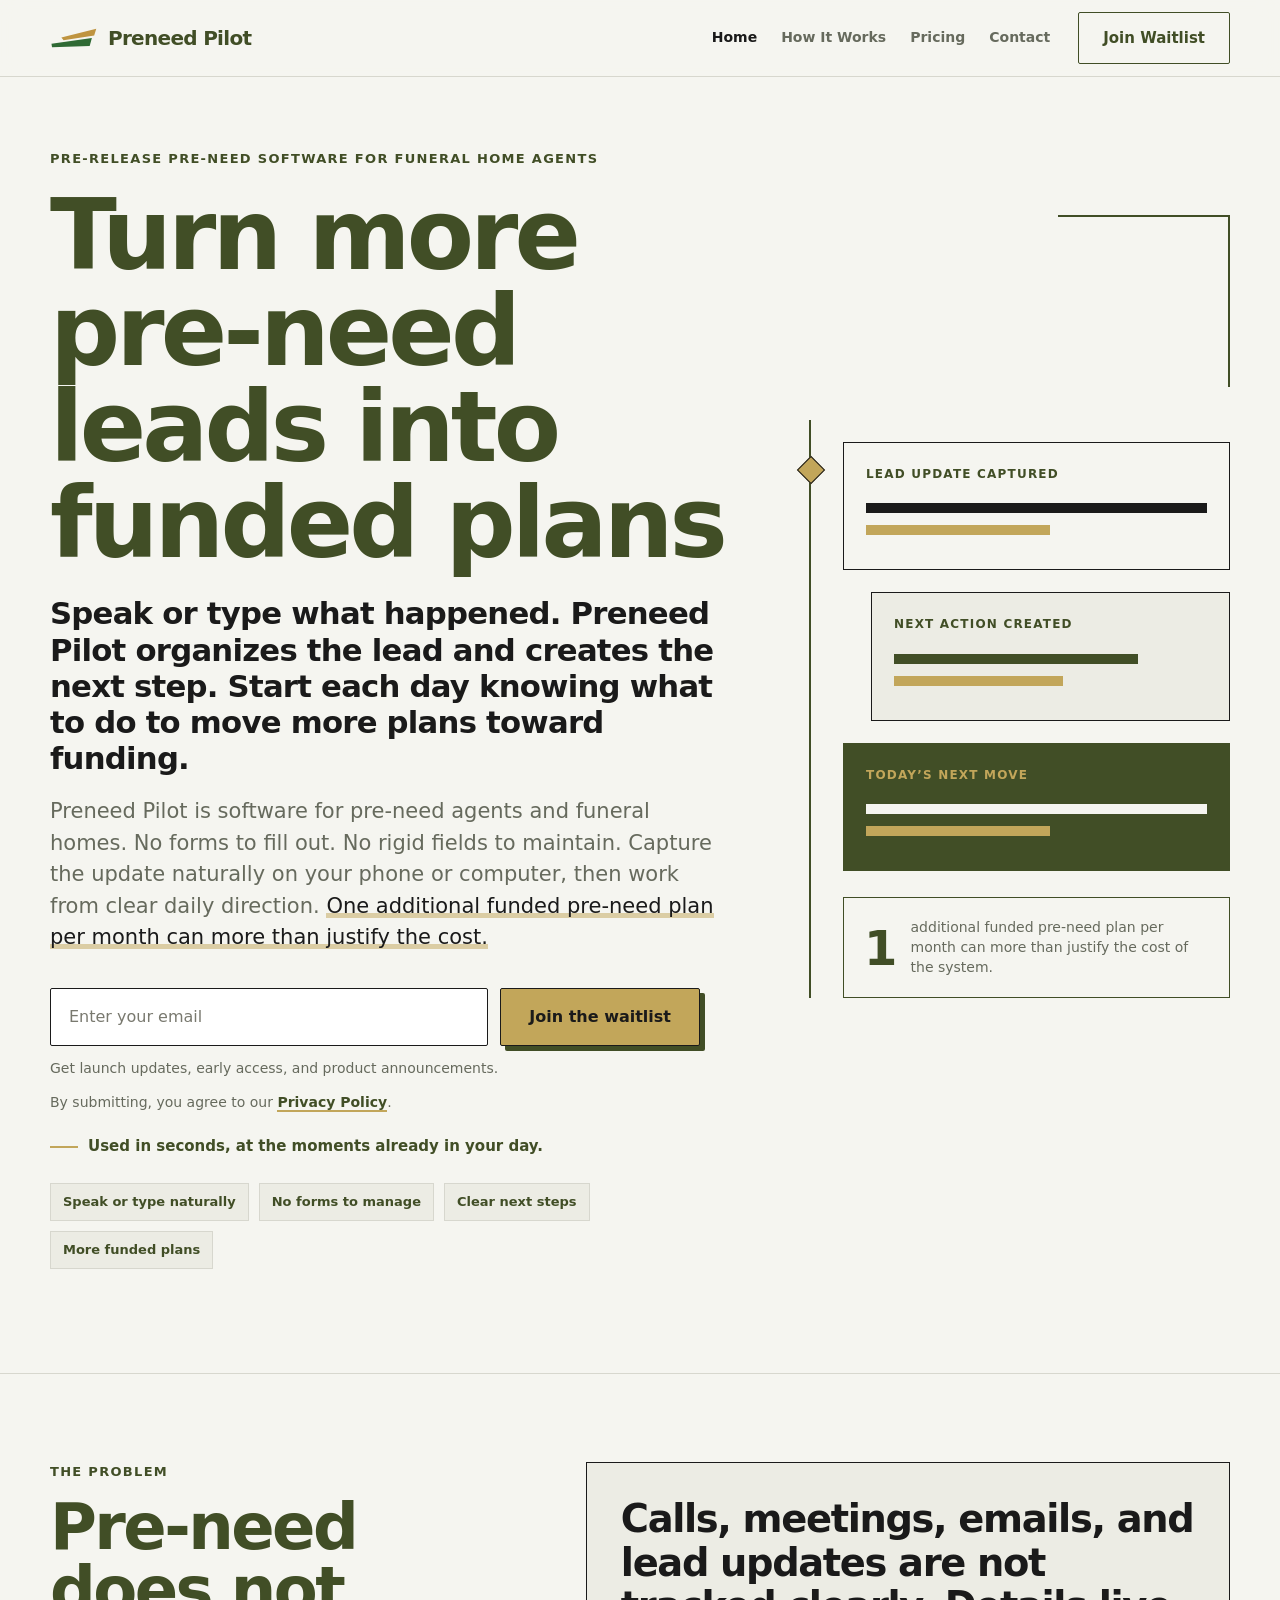
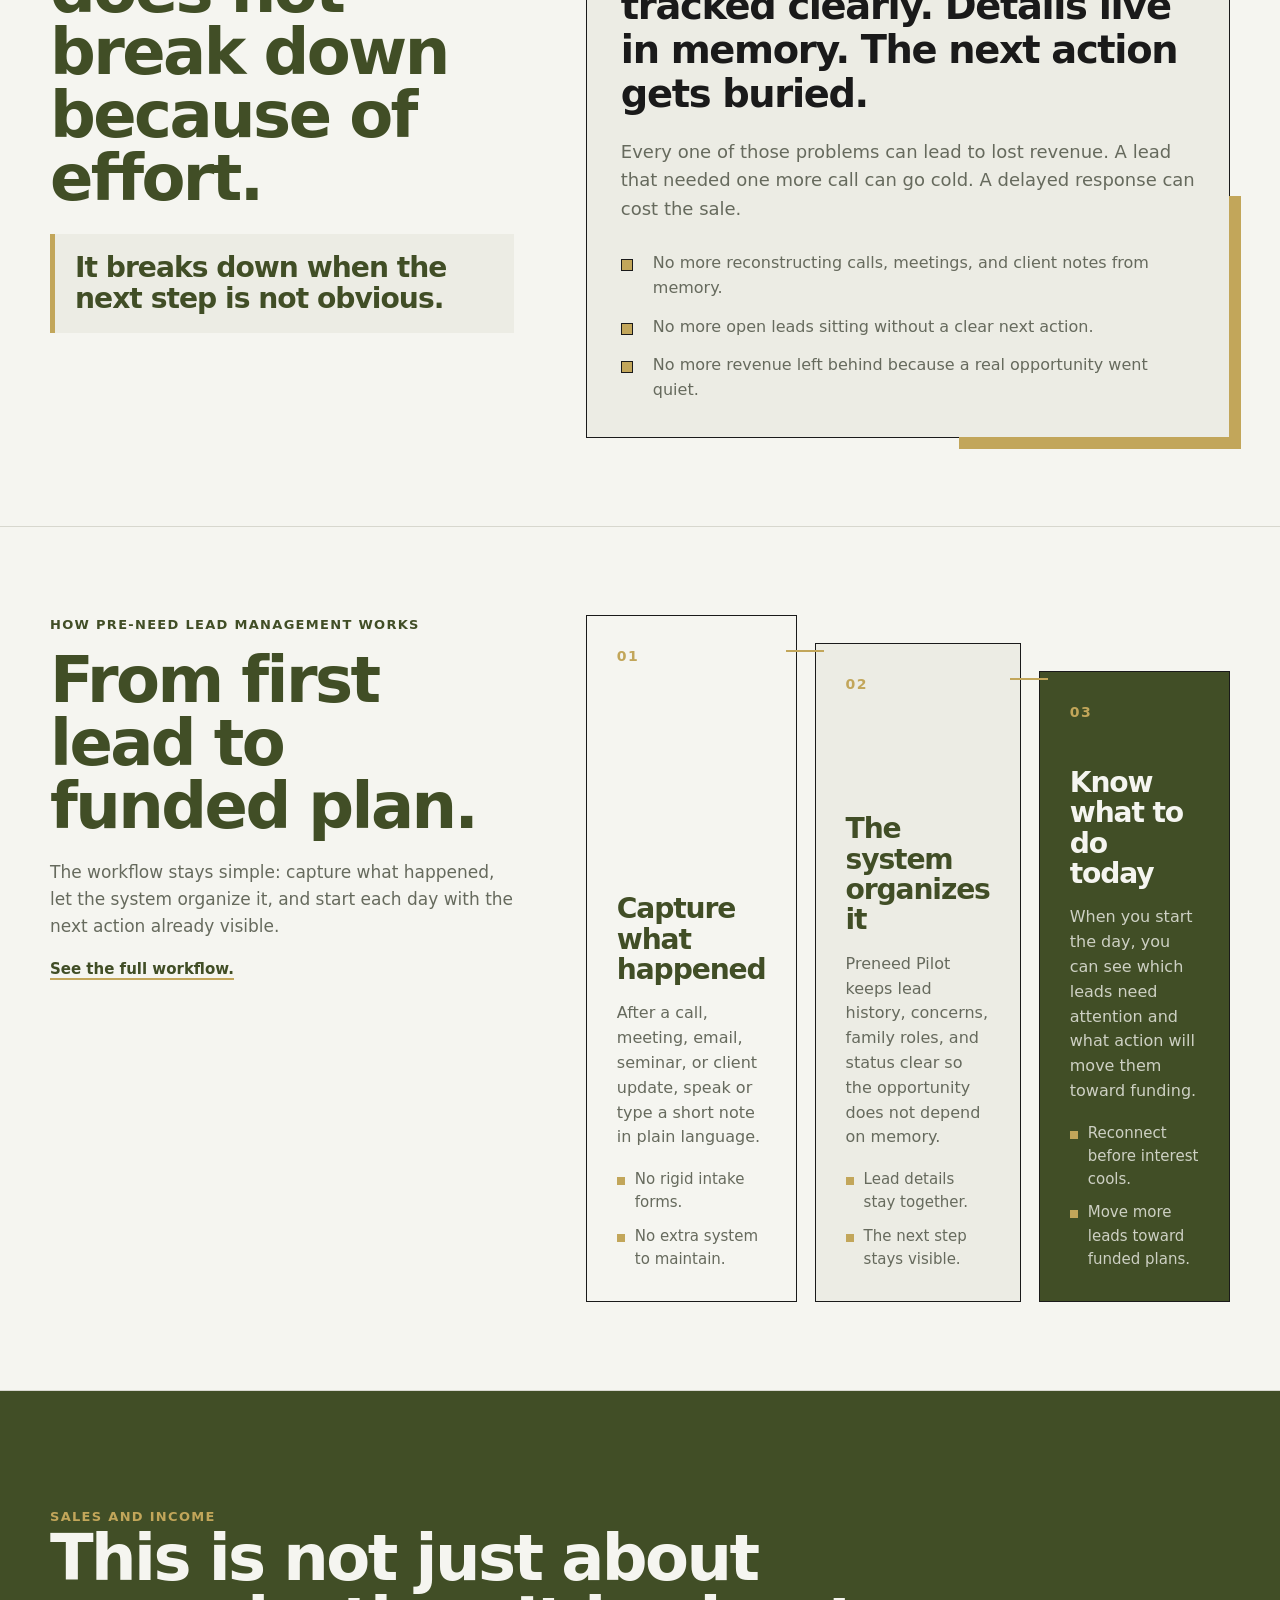
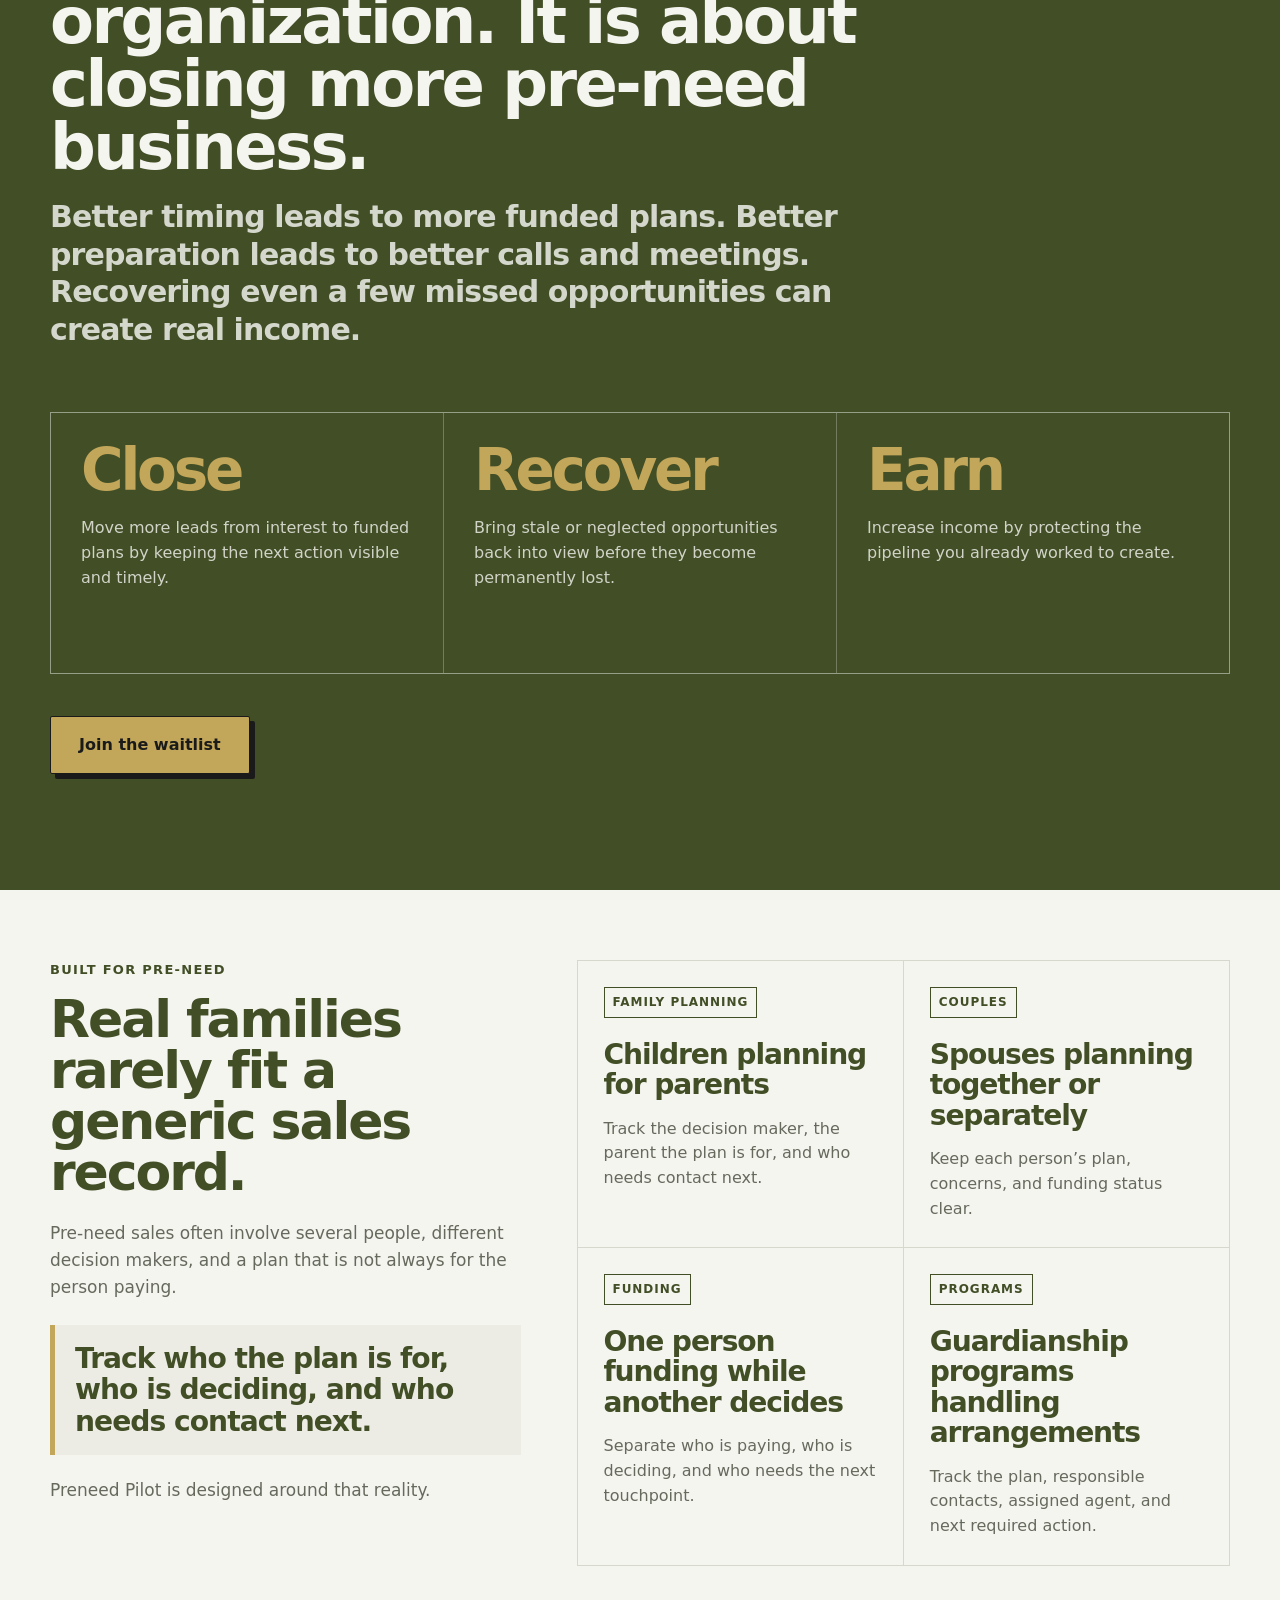
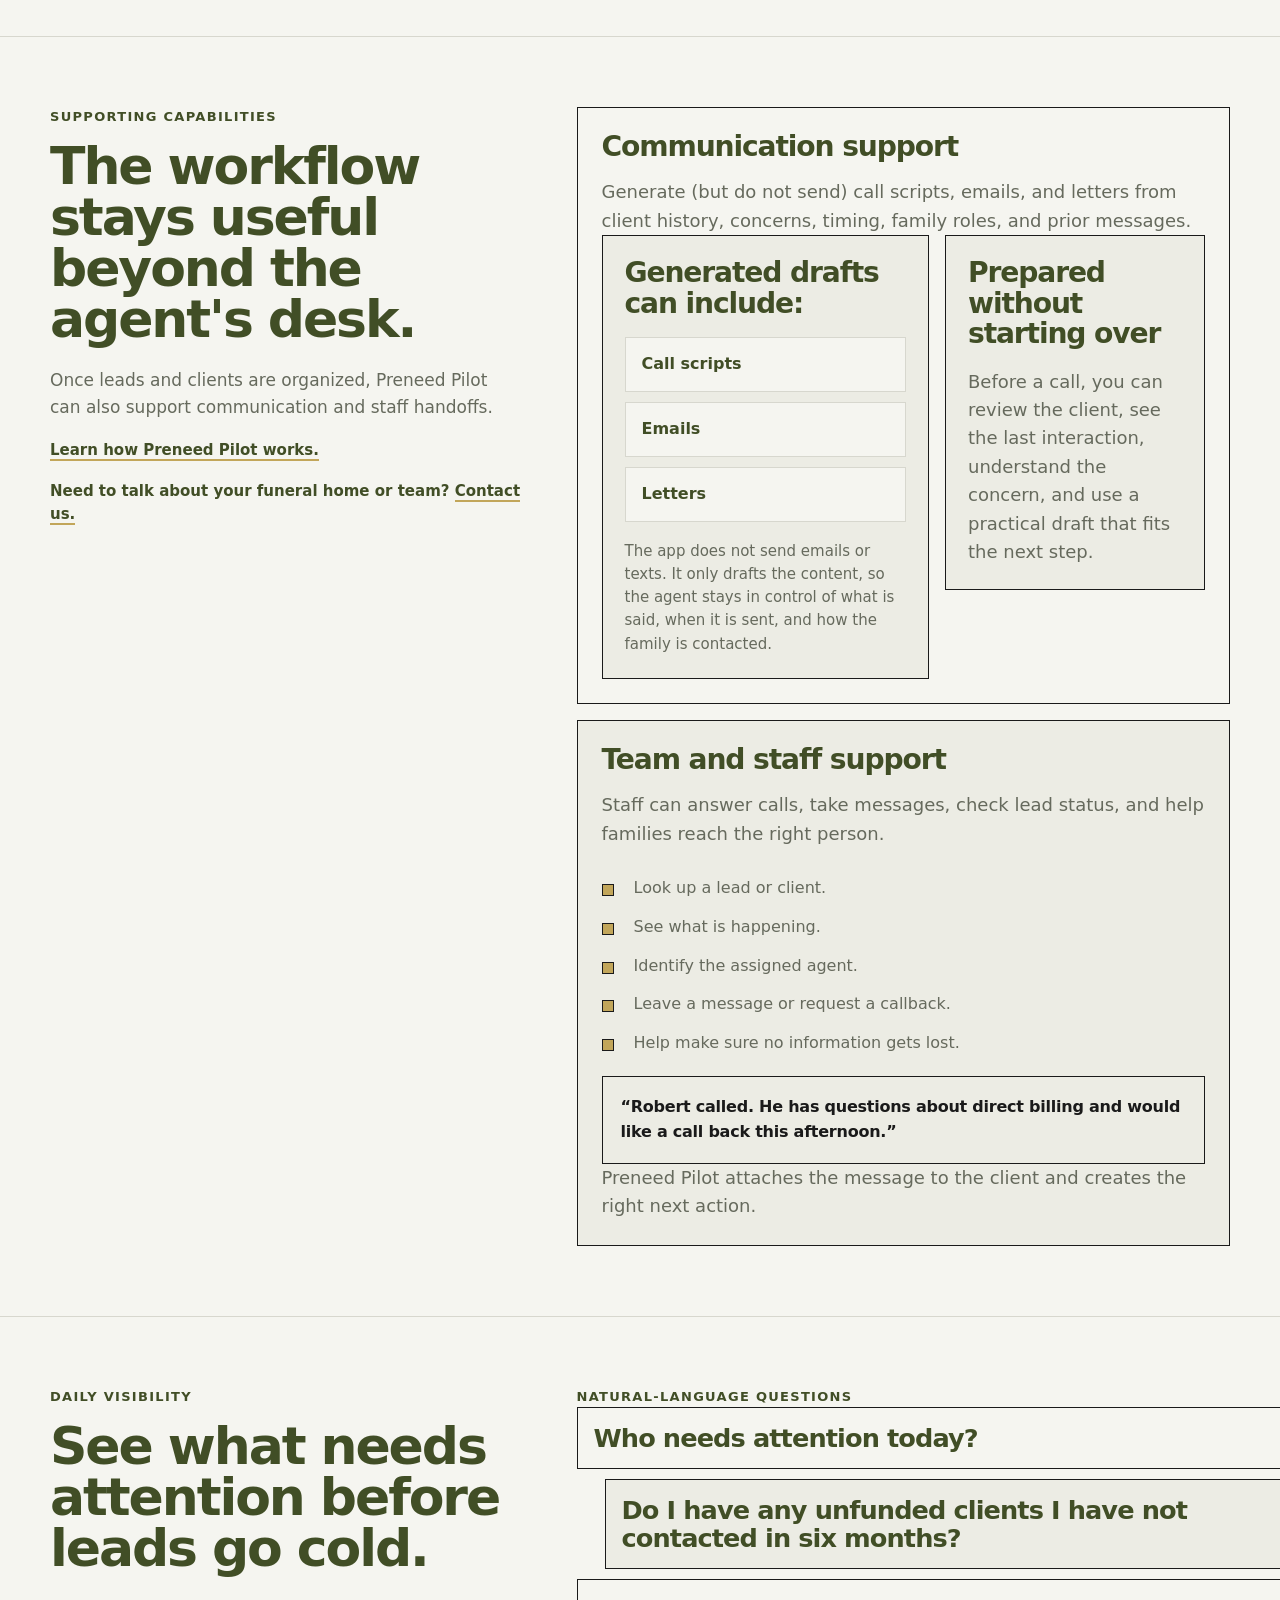
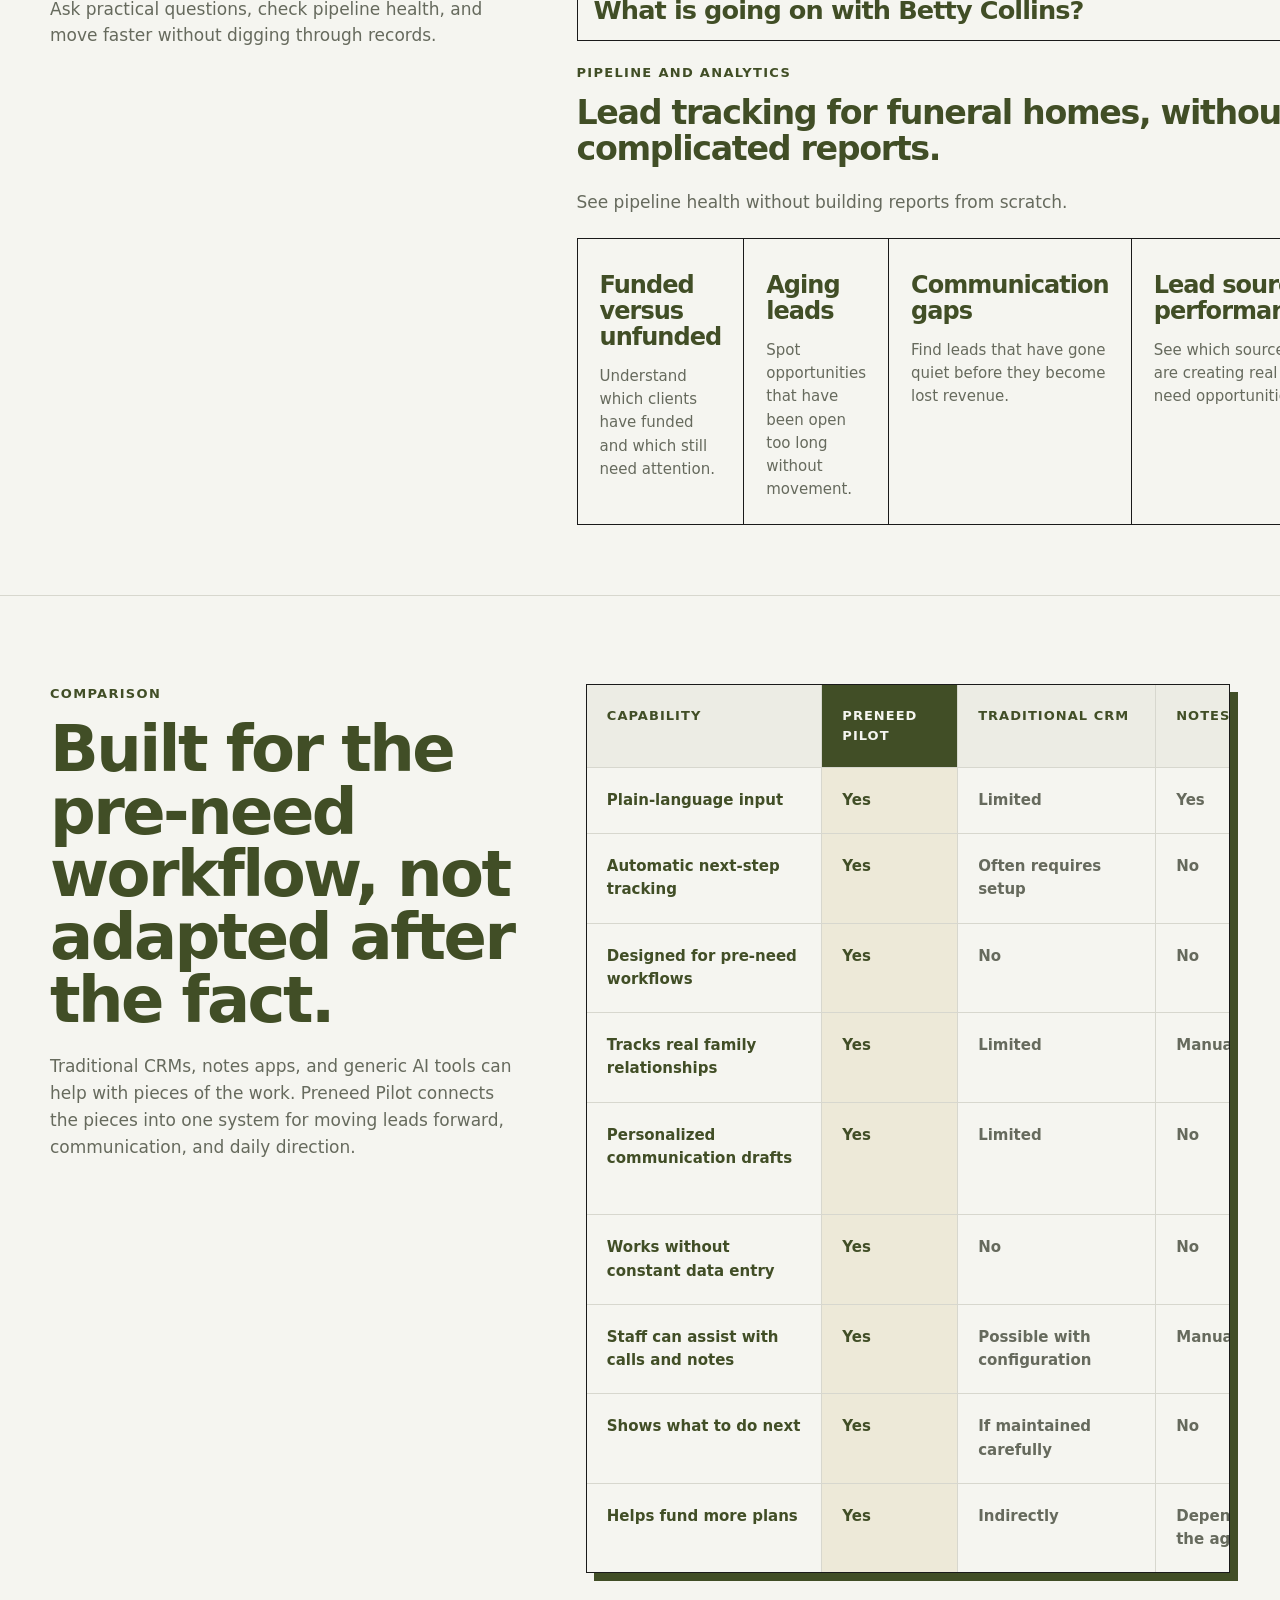
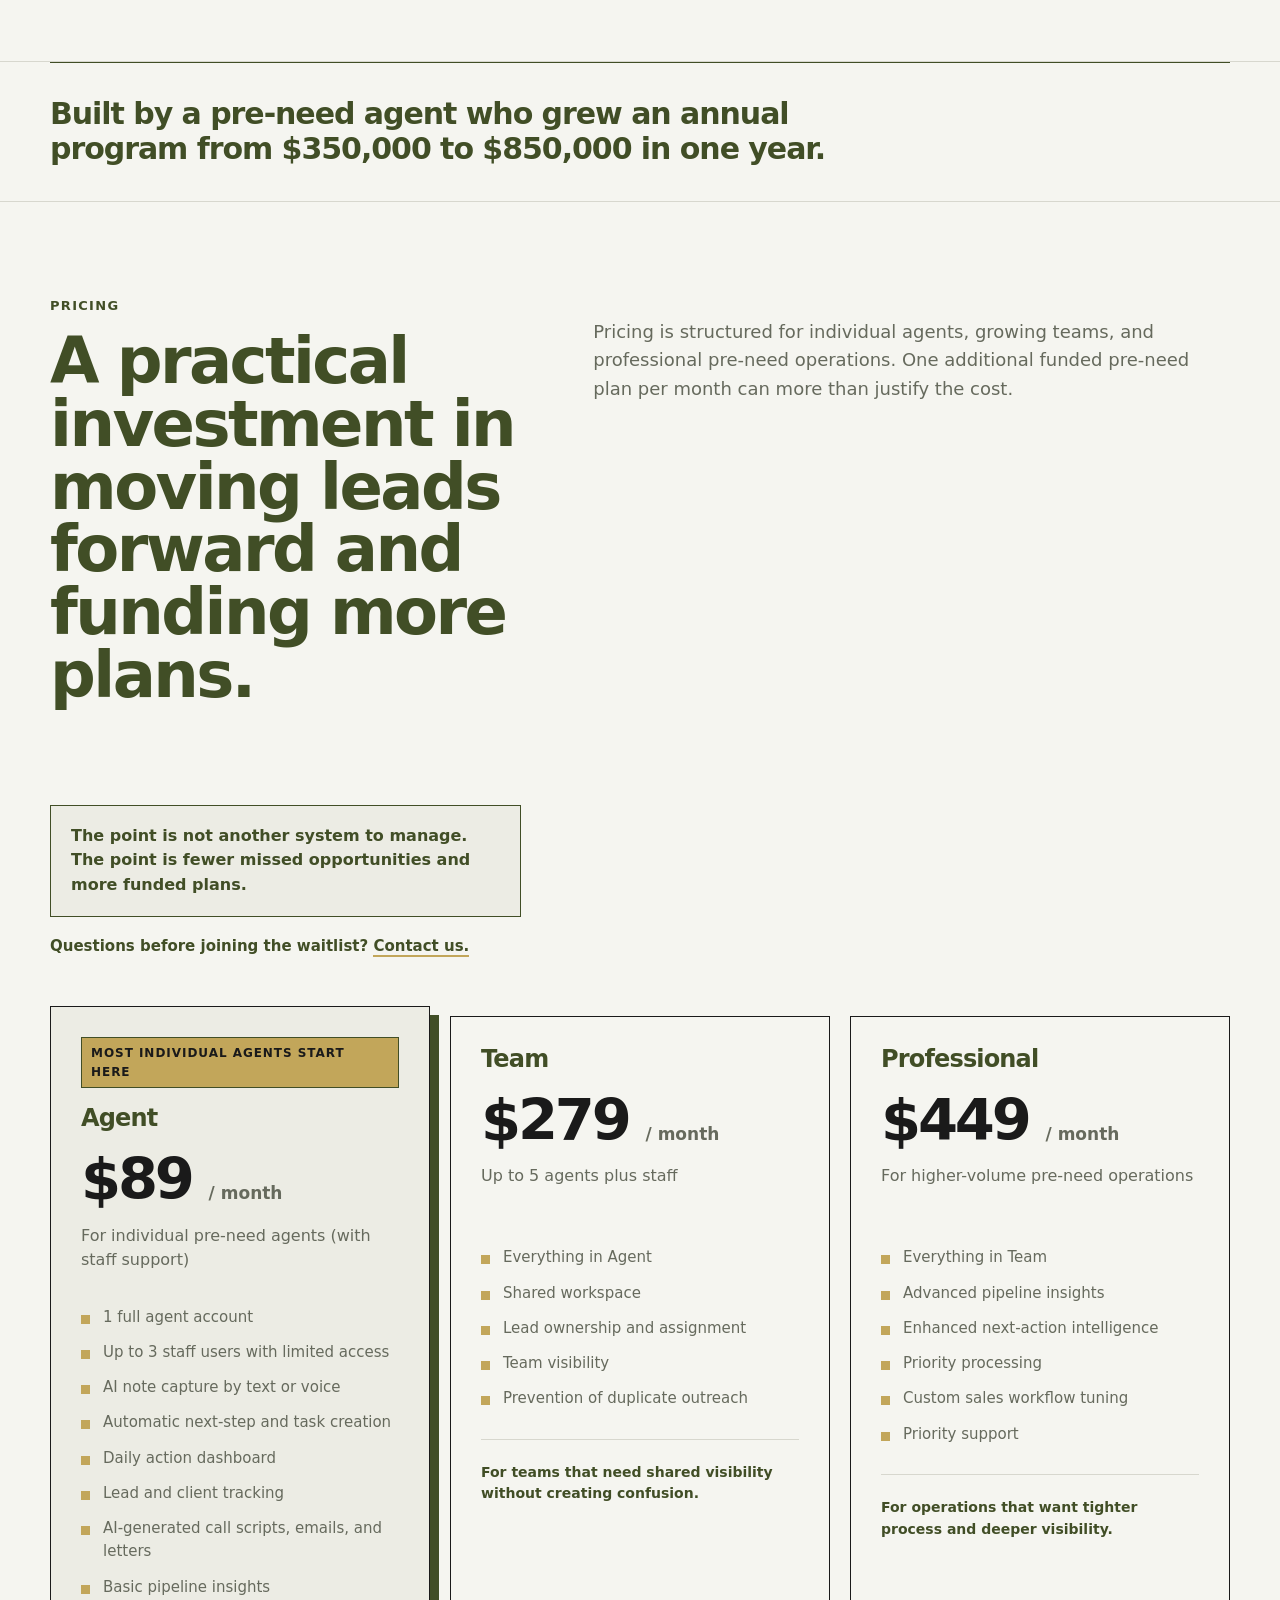
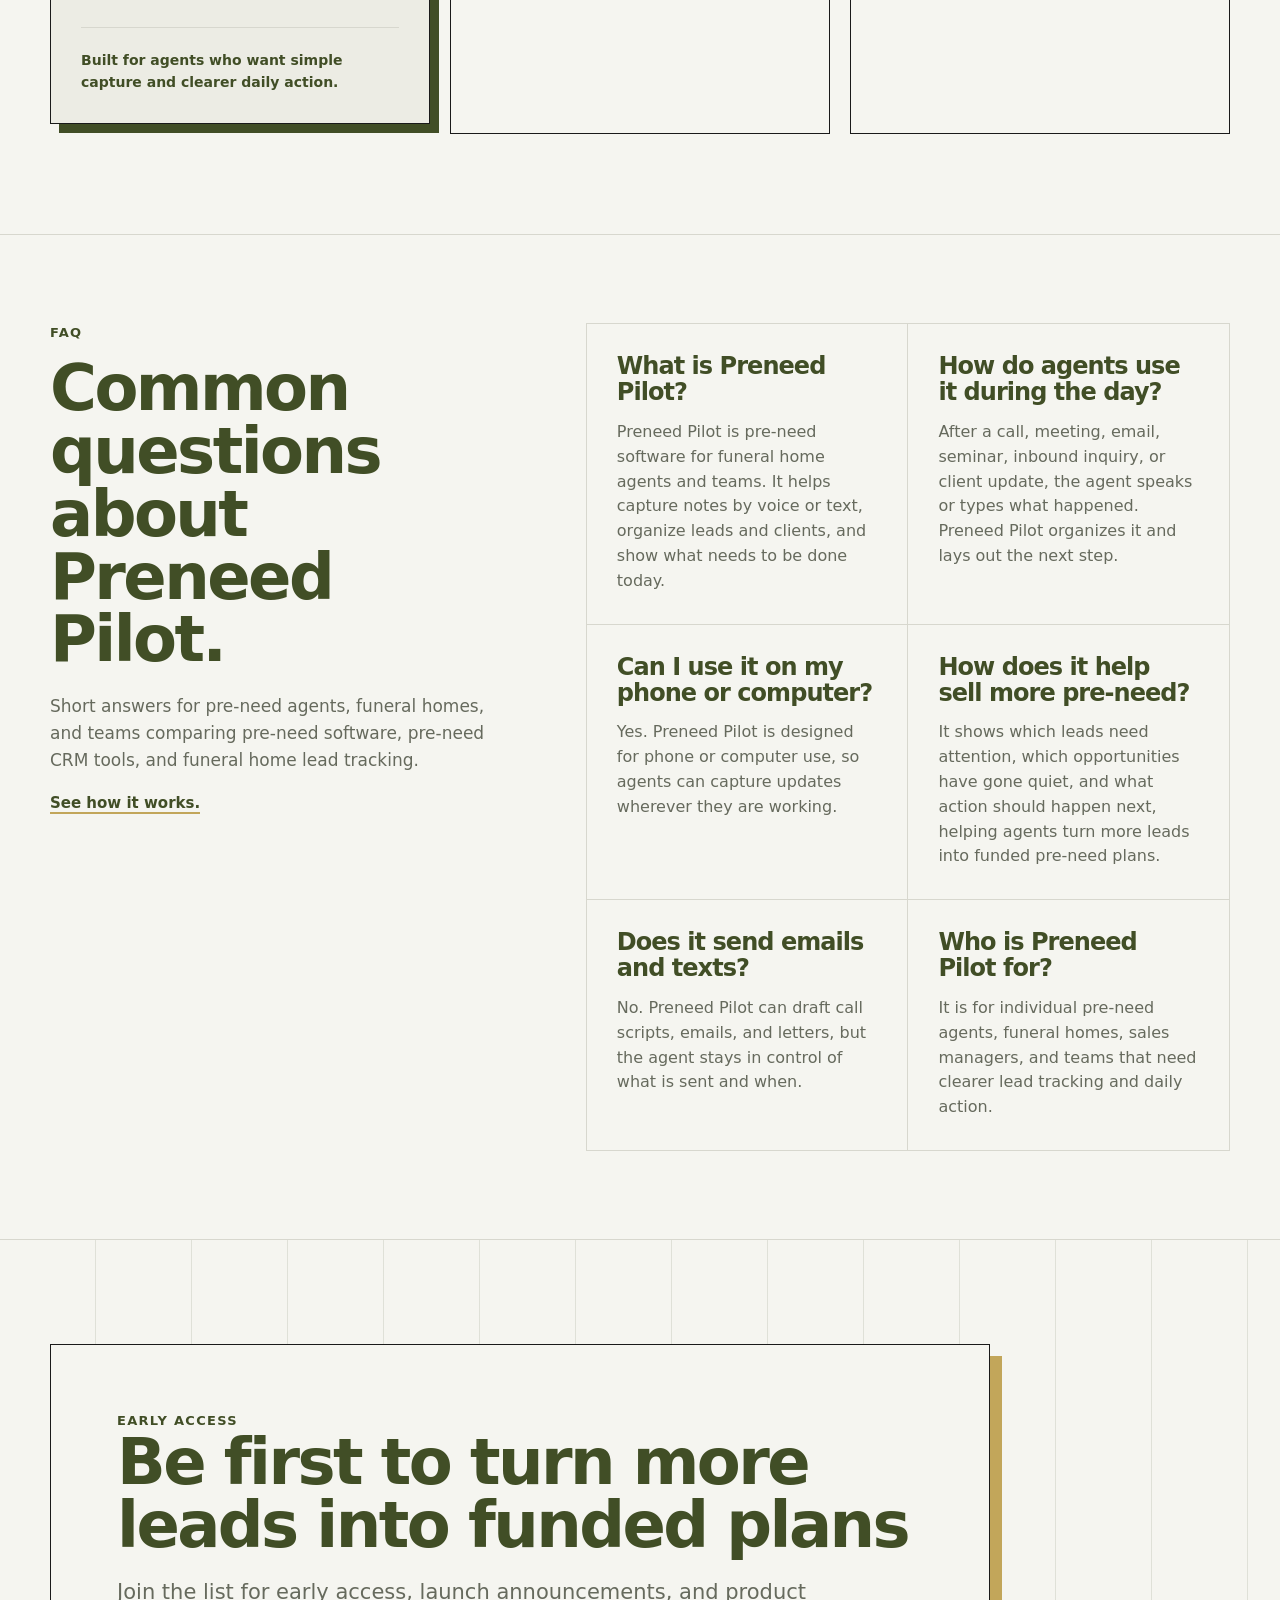
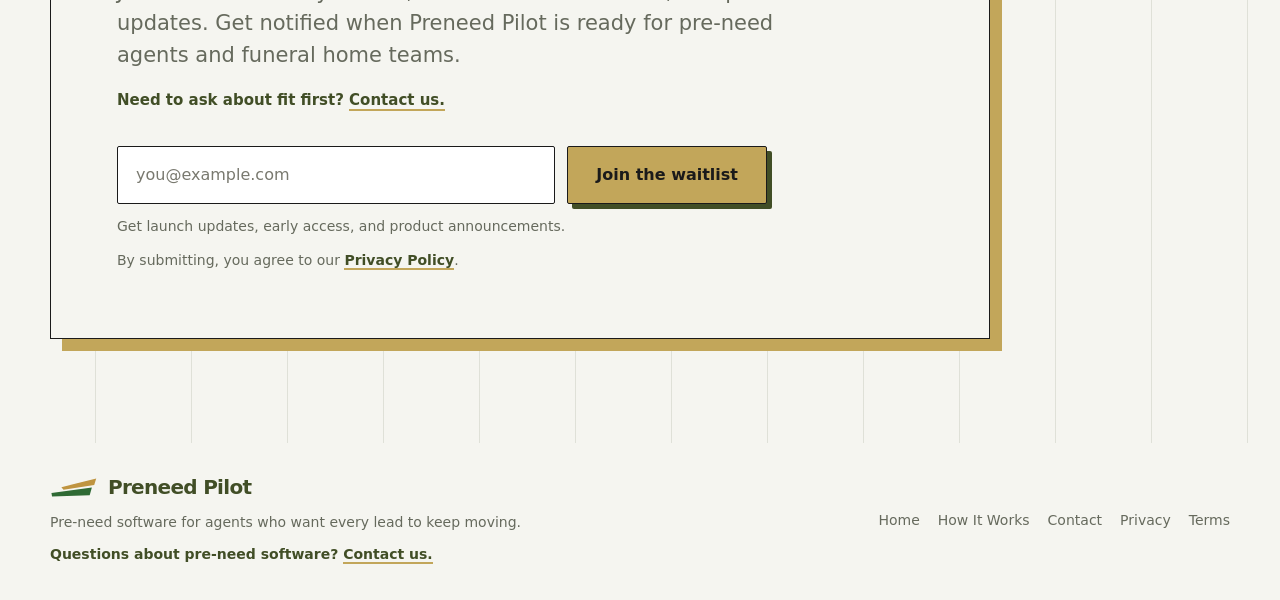
==== commit 8fe3d575: "Improve SEO metadata and structured data" ====
--- a/index.html
+++ b/index.html
@@ -5,7 +5,6 @@
   <meta name="viewport" content="width=device-width, initial-scale=1">
   <title>Preneed Pilot | Pre-Need Software for Funeral Home Agents</title>
   <meta name="description" content="Preneed Pilot helps pre-need agents capture notes by voice or text, organize leads and clients, see what needs to be done today, and turn more leads into funded plans.">
-  <meta name="keywords" content="pre-need software, pre-need CRM, funeral home pre-need software, funeral home CRM, pre-need agent software, funeral sales software, funeral home lead tracking, funeral home follow-up software, AI software for pre-need agents">
   <meta name="robots" content="index, follow">
   <meta name="author" content="Preneed Pilot">
   <meta name="theme-color" content="#414E26">
@@ -15,13 +14,15 @@
   <meta property="og:description" content="Capture notes by voice or text, organize pre-need leads and clients, see what needs to be done today, and turn more leads into funded plans.">
   <meta property="og:type" content="website">
   <meta property="og:url" content="https://preneedpilot.com/">
-  <meta property="og:image" content="https://preneedpilot.com/preneed_pilot_middle_logo.svg">
-  <meta property="og:image:alt" content="Preneed Pilot logo">
+  <meta property="og:image" content="https://preneedpilot.com/og-image.png">
+  <meta property="og:image:width" content="1200">
+  <meta property="og:image:height" content="630">
+  <meta property="og:image:alt" content="Preneed Pilot social preview image">
   <meta name="twitter:card" content="summary_large_image">
   <meta name="twitter:title" content="Preneed Pilot | Pre-Need Software for Funeral Home Agents">
   <meta name="twitter:description" content="Pre-need software for funeral home agents who want clearer daily action, better lead tracking, and more funded plans.">
-  <meta name="twitter:image" content="https://preneedpilot.com/preneed_pilot_middle_logo.svg">
-  <meta name="twitter:image:alt" content="Preneed Pilot logo">
+  <meta name="twitter:image" content="https://preneedpilot.com/og-image.png">
+  <meta name="twitter:image:alt" content="Preneed Pilot social preview image">
   <script type="application/ld+json">
     {
       "@context": "https://schema.org",
@@ -53,6 +54,7 @@
           "@id": "https://preneedpilot.com/#webpage",
           "url": "https://preneedpilot.com/",
           "name": "Preneed Pilot | Pre-Need Software for Funeral Home Agents",
+          "mainEntityOfPage": "https://preneedpilot.com/",
           "isPartOf": {
             "@id": "https://preneedpilot.com/#website"
           },
@@ -82,6 +84,13 @@
             "Communication drafts for calls, emails, and letters",
             "Pipeline insights for funded and unfunded plans"
           ],
+          "offers": {
+            "@type": "AggregateOffer",
+            "lowPrice": "89",
+            "highPrice": "449",
+            "priceCurrency": "USD",
+            "offerCount": "3"
+          },
           "publisher": {
             "@id": "https://preneedpilot.com/#organization"
           }
